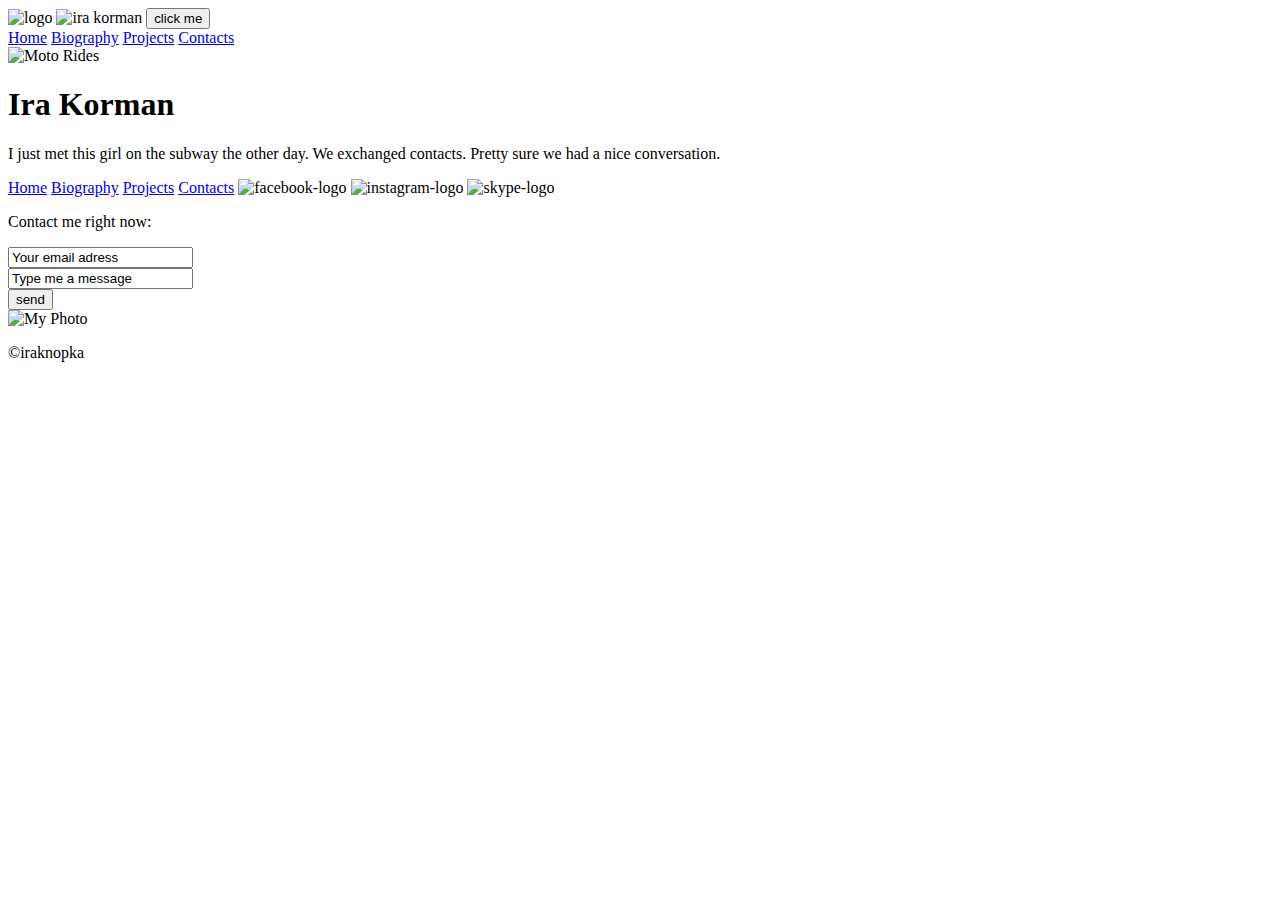
==== index.html @ 959d7d71 "Initial" ====
<!DOCTYPE html>
<html lang="en">
<head>
    <meta charset="UTF-8">
    <meta name="viewport" content="width=device-width, initial-scale=1.0">
    <title>My Webpage</title>
</head>
<body>
    <header>
            <img src="logo.jpg" alt="logo">
            <img src="home.jpg" alt="ira korman">
               <label>
                   <input type="button" onclick="PgDn" value="click me">
                </label>
        <nav>
            <a href="index.html">Home</a>
             <a href="biography.html">Biography</a>
              <a href="projects.html">Projects</a>
               <a href="contacts.html">Contacts</a>
        </nav>
    </header>
        <article>
            
                 <img src="ri.jpg" alt="Moto Rides">
                  <h1>Ira Korman</h1>
                   <p>I just met this girl on the subway the other day. We exchanged contacts. Pretty sure we had a nice conversation.</p>
            </s
        </article>
  
   <article>
        <a href="index.html">Home</a>
        <a href="biography.html">Biography</a>
        <a href="projects.html">Projects</a>
        <a href="contacts.html">Contacts</a>
          <img src="facebook-logo.png" alt="facebook-logo">
          <img src="insta.jpg" alt="instagram-logo">
          <img src="skype-logo.jpg" alt="skype-logo">
      <form method="POST" action="https://formspree.io/iraknopka7@gmail.com">
          <p>Contact me right now:</p>
            <label>
                <input type="email" name="email" value="Your email adress">
            </label>
                 <br>
            <label>
                <input type="text" name="message" value="Type me a message">
            </label>
                 <br>
            <label>
                <input type="submit" value="send">
            </label>
        </form>
    </article>
    
    <article>
        <img src="me.jpg" alt="My Photo">
    </article>
    <footer>
        <p>	&#169;iraknopka</p>
    </footer>
</body>
</html>
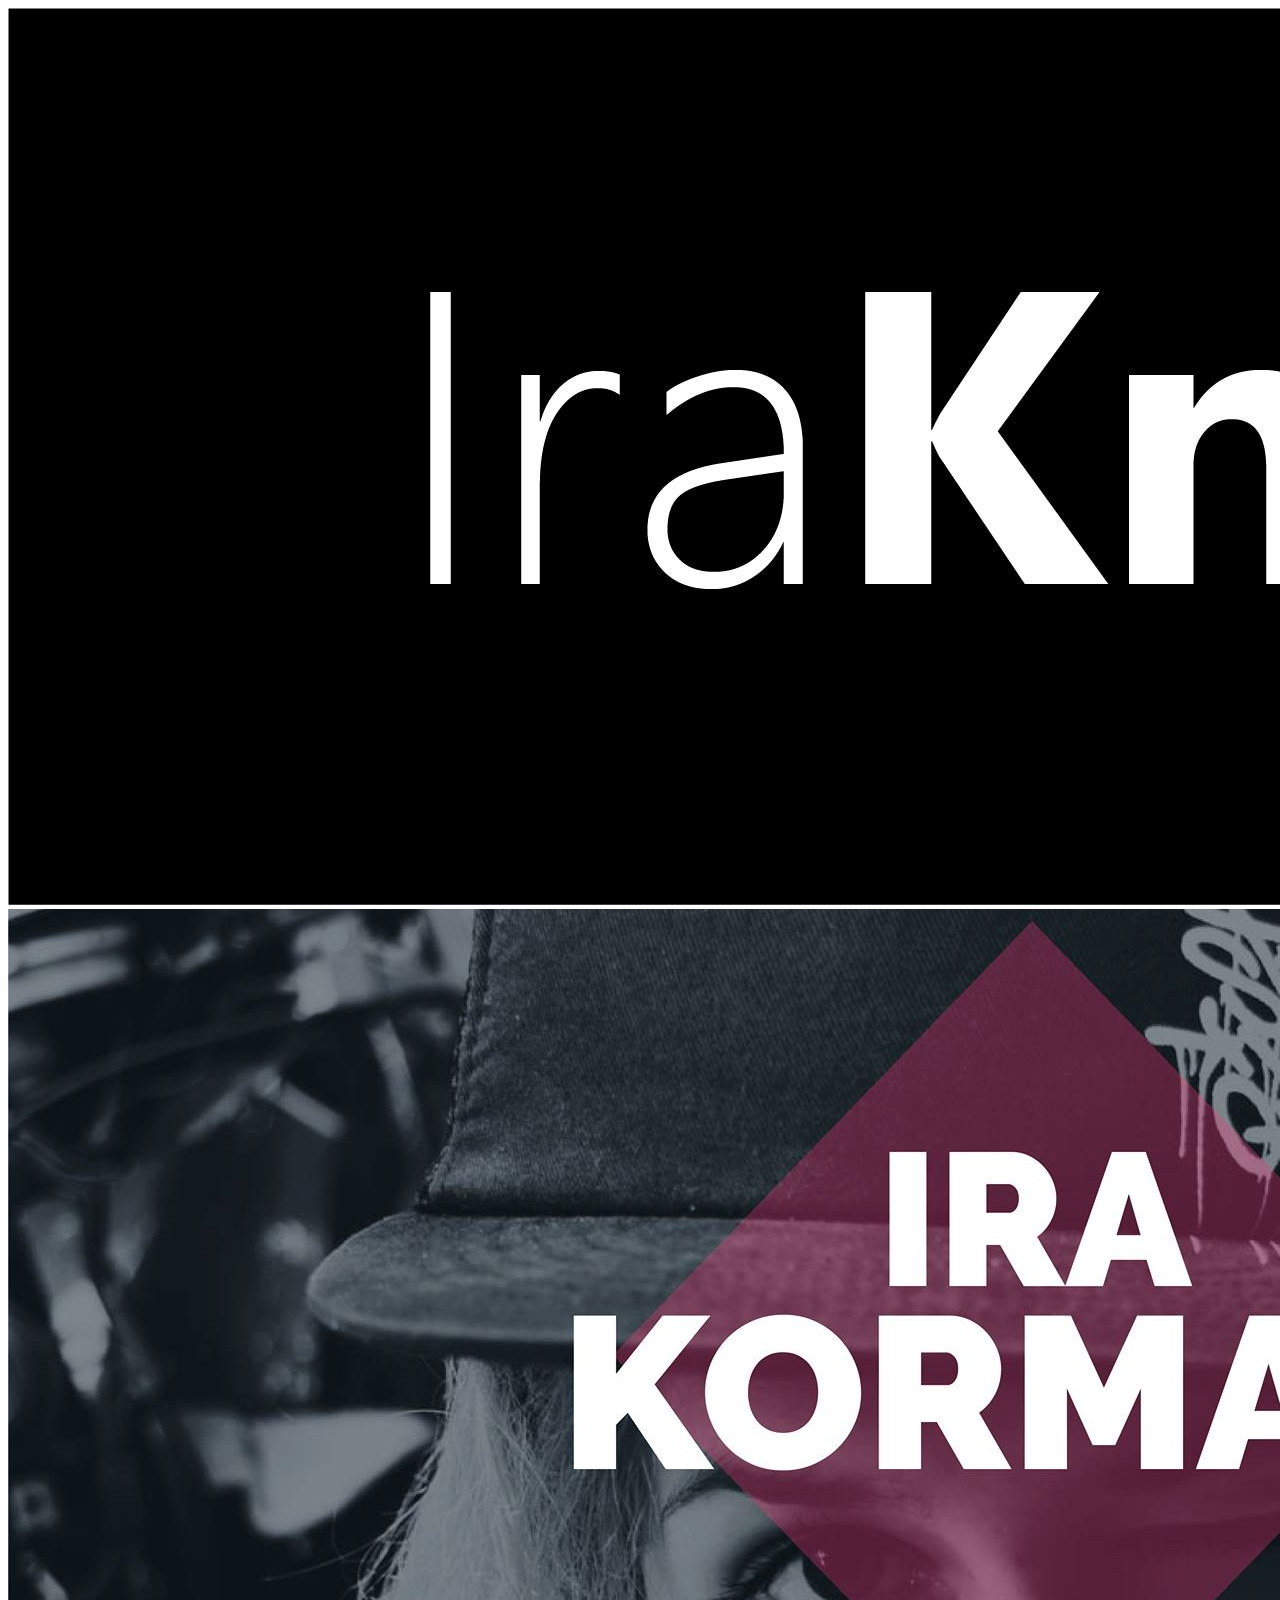
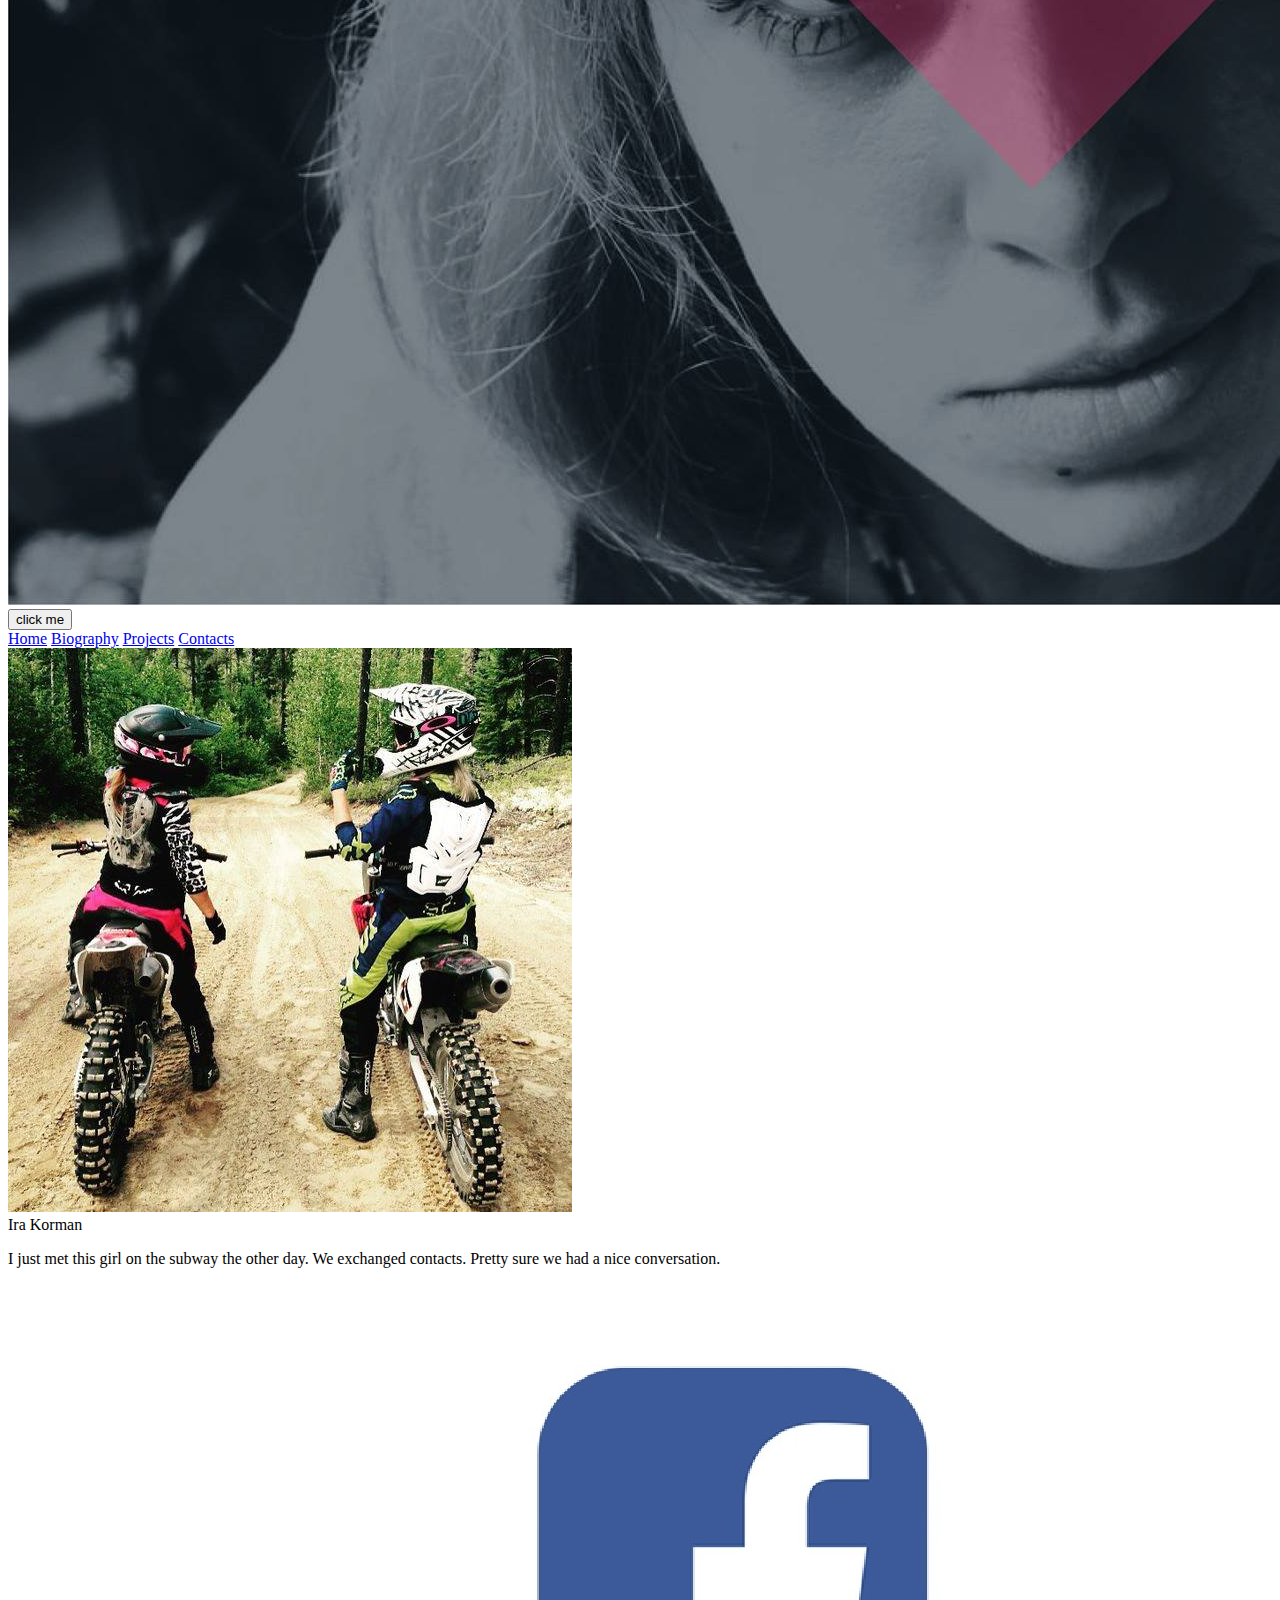
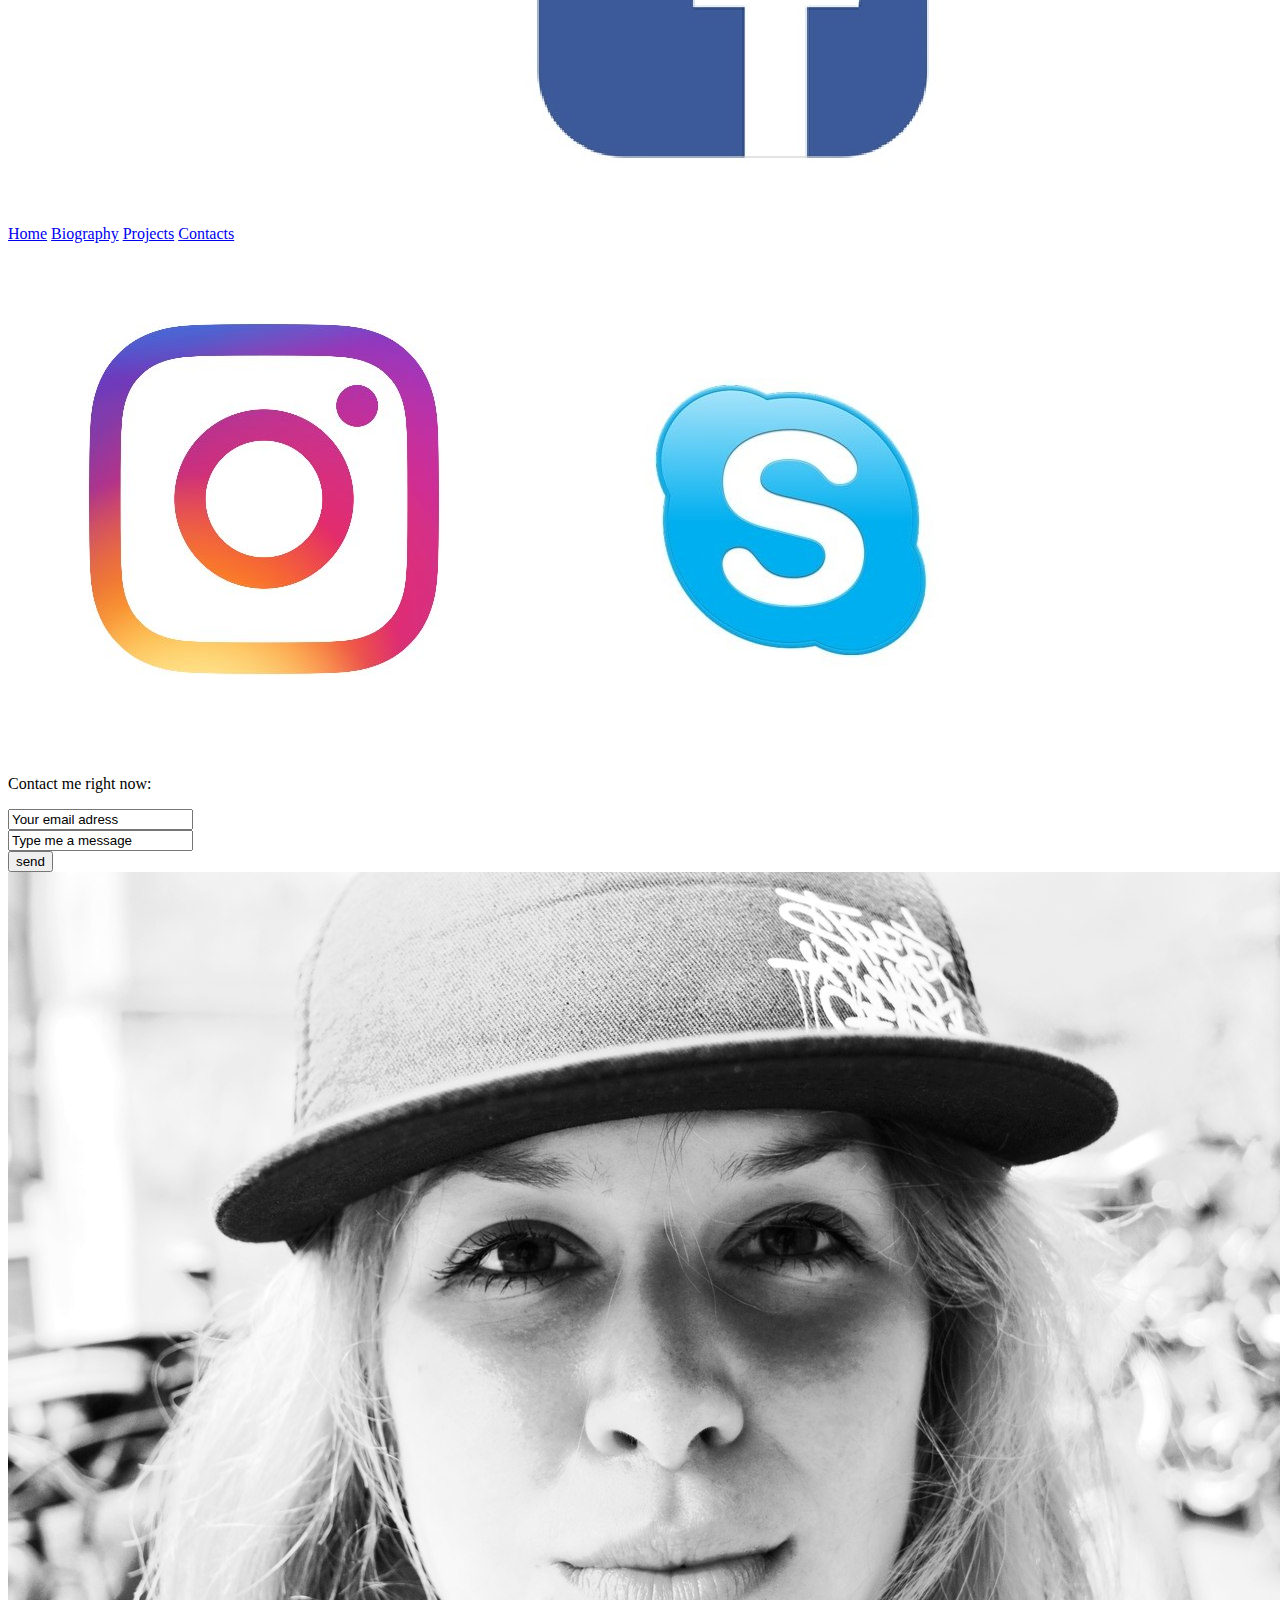
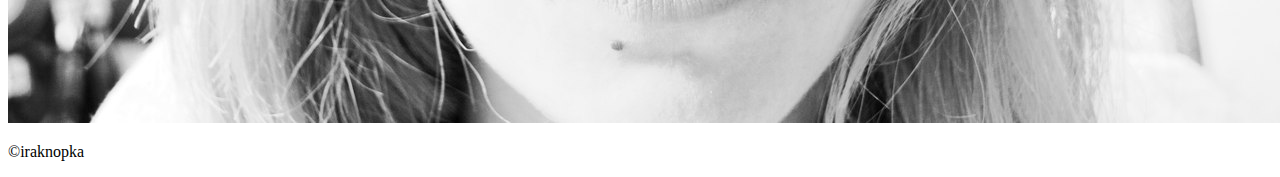
==== commit 20f1f44b: "added form js" ====
--- a/index.html
+++ b/index.html
@@ -4,11 +4,12 @@
     <meta charset="UTF-8">
     <meta name="viewport" content="width=device-width, initial-scale=1.0">
     <title>My Webpage</title>
+    <link rel="stylesheet" href="css/index.css">
 </head>
-<body>
-    <header>
-            <img src="logo.jpg" alt="logo">
-            <img src="home.jpg" alt="ira korman">
+<body class= "container">
+    <header class= "item-a">
+            <img src="img/logo.jpg" alt="logo">
+            <img src="img/home.jpg" alt="ira korman">
                <label>
                    <input type="button" onclick="PgDn" value="click me">
                 </label>
@@ -19,26 +20,29 @@
                <a href="contacts.html">Contacts</a>
         </nav>
     </header>
-        <article>
+    <main class="item-b">
+    
             
-                 <img src="ri.jpg" alt="Moto Rides">
+                 <img src="img/ri.jpg" alt="Moto Rides">
+                 </main>
+        <sidebar class="item-c"
                   <h1>Ira Korman</h1>
                    <p>I just met this girl on the subway the other day. We exchanged contacts. Pretty sure we had a nice conversation.</p>
-            </s
-        </article>
+            </sidebar>
+            <footer class=" item-d"></footer>
   
    <article>
         <a href="index.html">Home</a>
         <a href="biography.html">Biography</a>
         <a href="projects.html">Projects</a>
         <a href="contacts.html">Contacts</a>
-          <img src="facebook-logo.png" alt="facebook-logo">
-          <img src="insta.jpg" alt="instagram-logo">
-          <img src="skype-logo.jpg" alt="skype-logo">
+          <img src="img/facebook-logo.png" alt="facebook-logo">
+          <img src="img/insta.jpg" alt="instagram-logo">
+          <img src="img/skype-logo.jpg" alt="skype-logo">
       <form method="POST" action="https://formspree.io/iraknopka7@gmail.com">
           <p>Contact me right now:</p>
             <label>
-                <input type="email" name="email" value="Your email adress">
+                <input type="email" name="email" value="Your email adress" >
             </label>
                  <br>
             <label>
@@ -52,10 +56,13 @@
     </article>
     
     <article>
-        <img src="me.jpg" alt="My Photo">
+        <img src="img/me.jpg" alt="My Photo">
     </article>
-    <footer>
+    
         <p>	&#169;iraknopka</p>
-    </footer>
+        <script src="https://code.jquery.com/jquery-3.2.1.min.js"
+      integrity="sha256-hwg4gsxgFZhOsEEamdOYGBf13FyQuiTwlAQgxVSNgt4="
+      crossorigin="anonymous"></script>
+    <script src=" js/form.js"></script>
 </body>
 </html>--- a/css/index.css
+++ b/css/index.css
@@ -0,0 +1,24 @@
+.body{
+    display: grid;
+}
+.item-a {
+    grid-area:header;
+}
+.item-b {
+    grid-area:main;
+}
+.item-c {
+    grid-area:sidebar;
+}
+.item-d {
+    grid-area:footer;
+}
+
+.container{
+    grid-tamplate-colums:50px 50px 50px 50px;
+    grid-tamplate-rows: auto;
+    grid-tamplate-areas:
+    "header header header header"
+    "main main . sidebar"
+    " footer footer footer footer"
+}
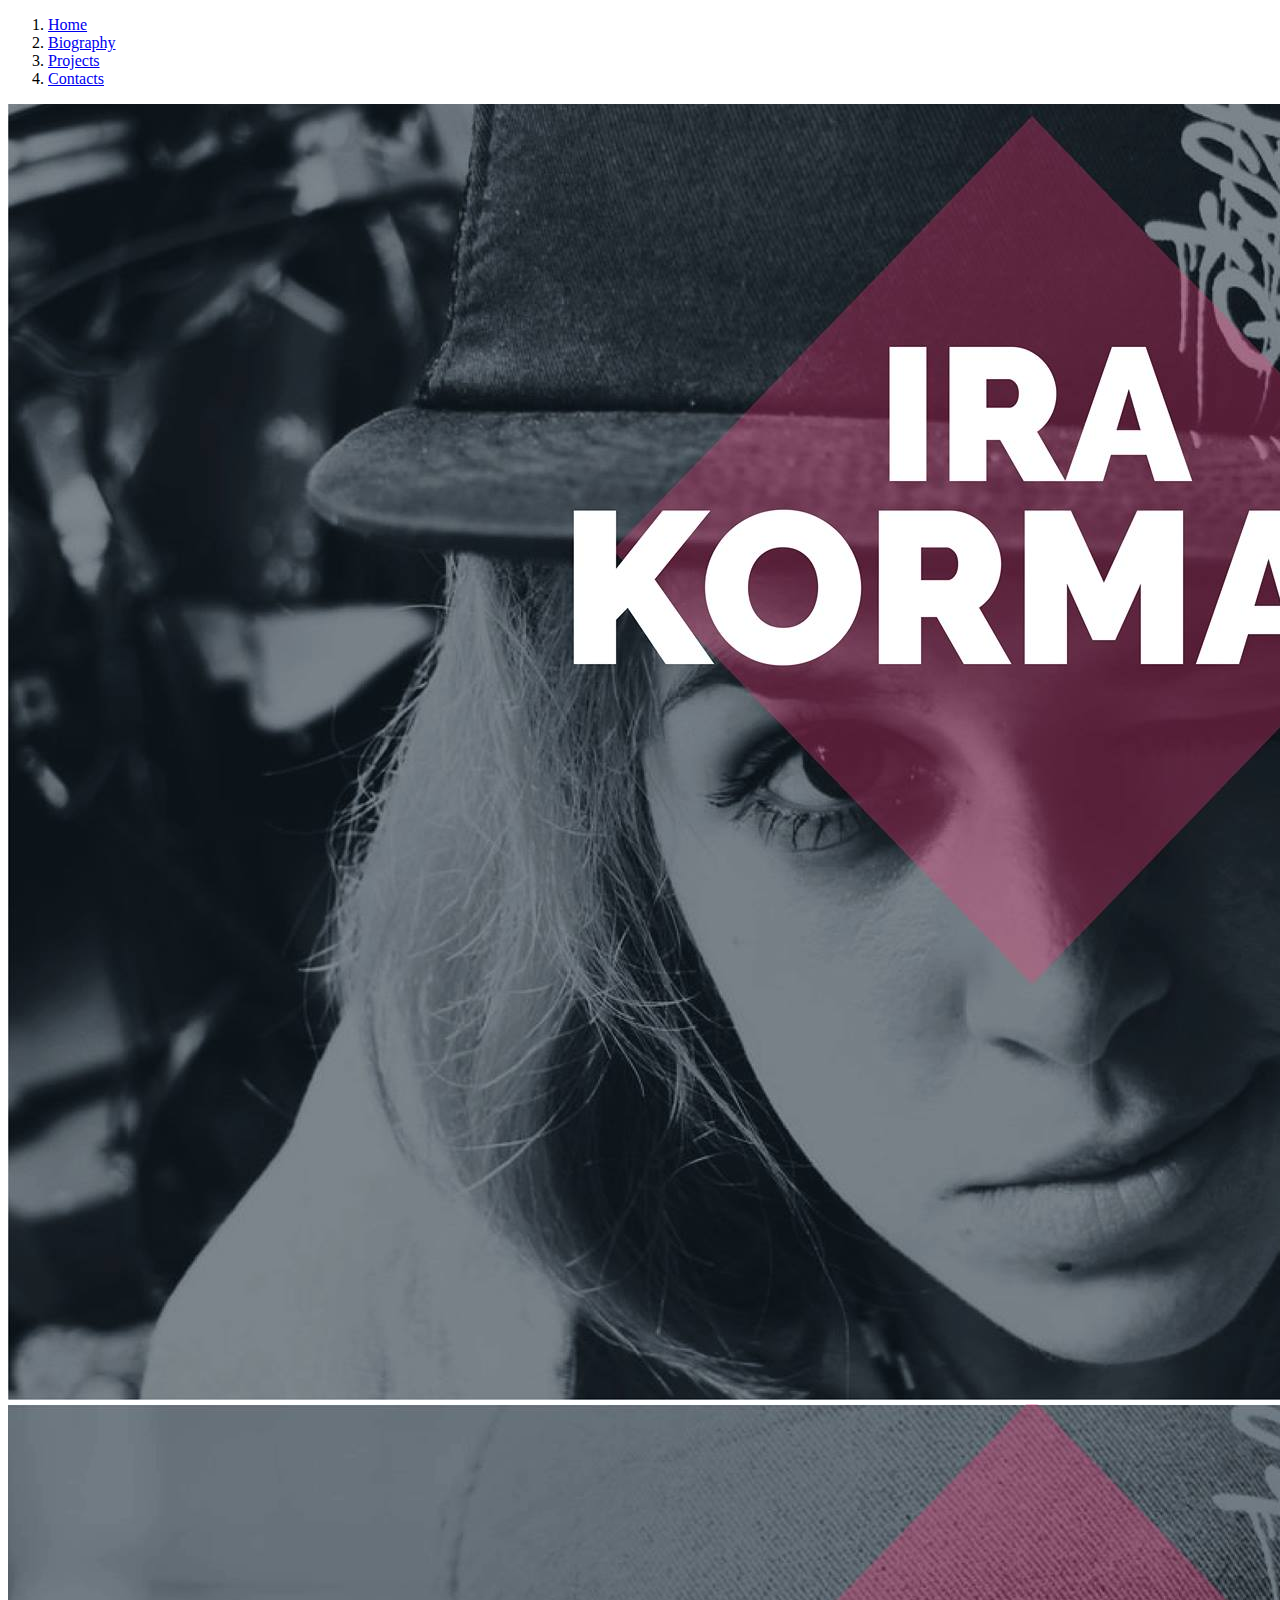
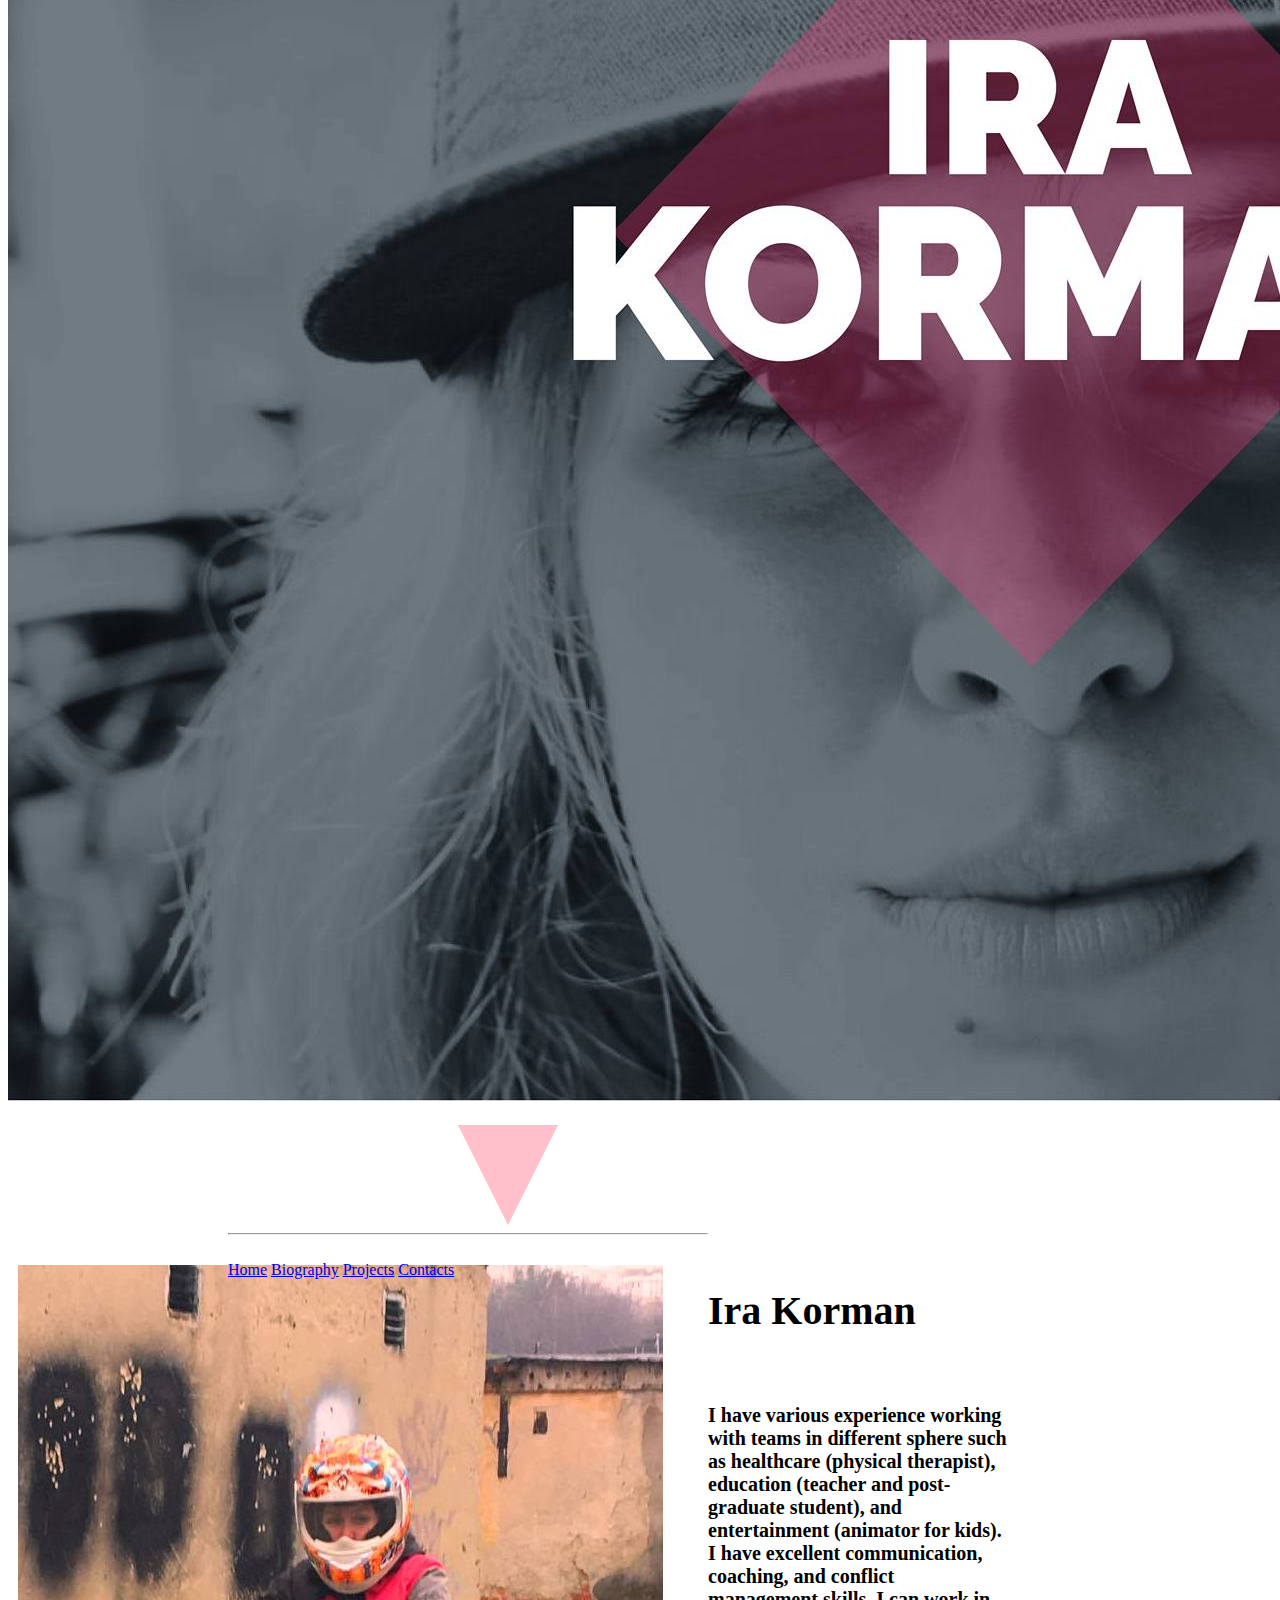
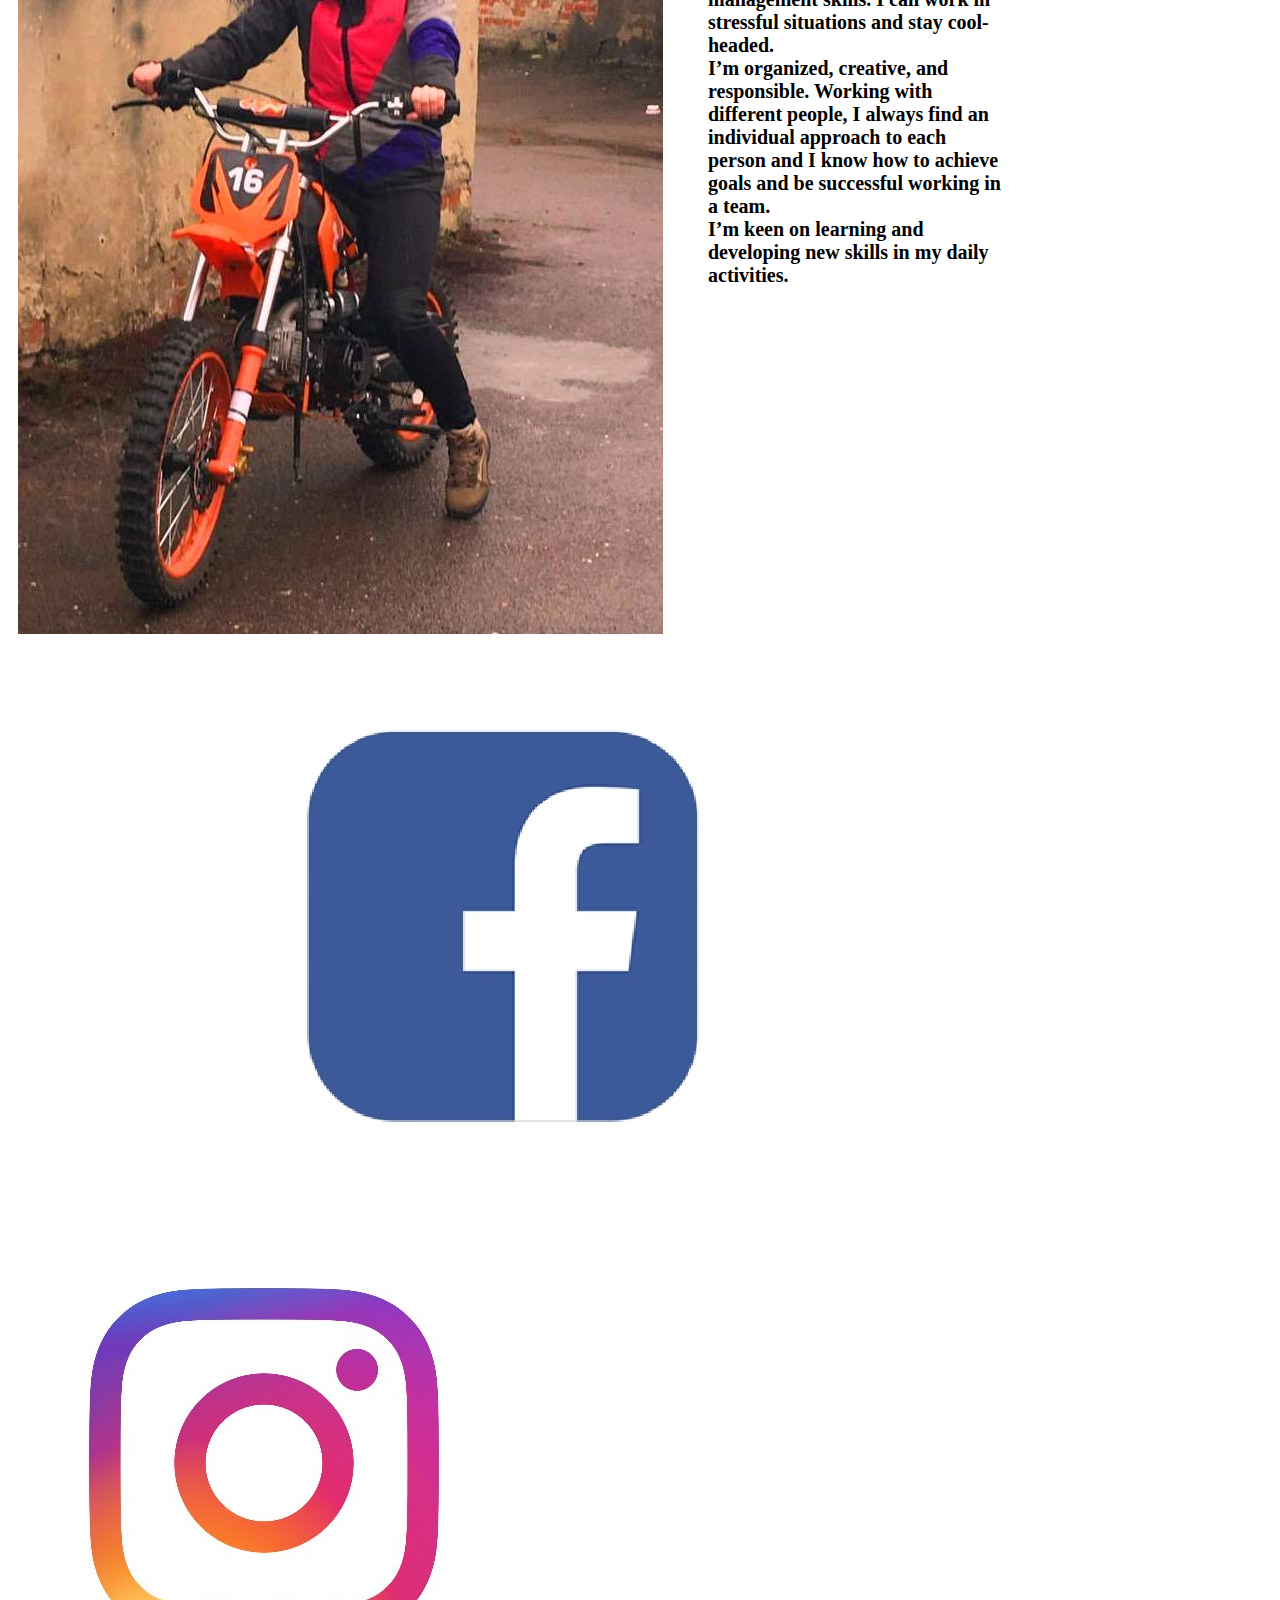
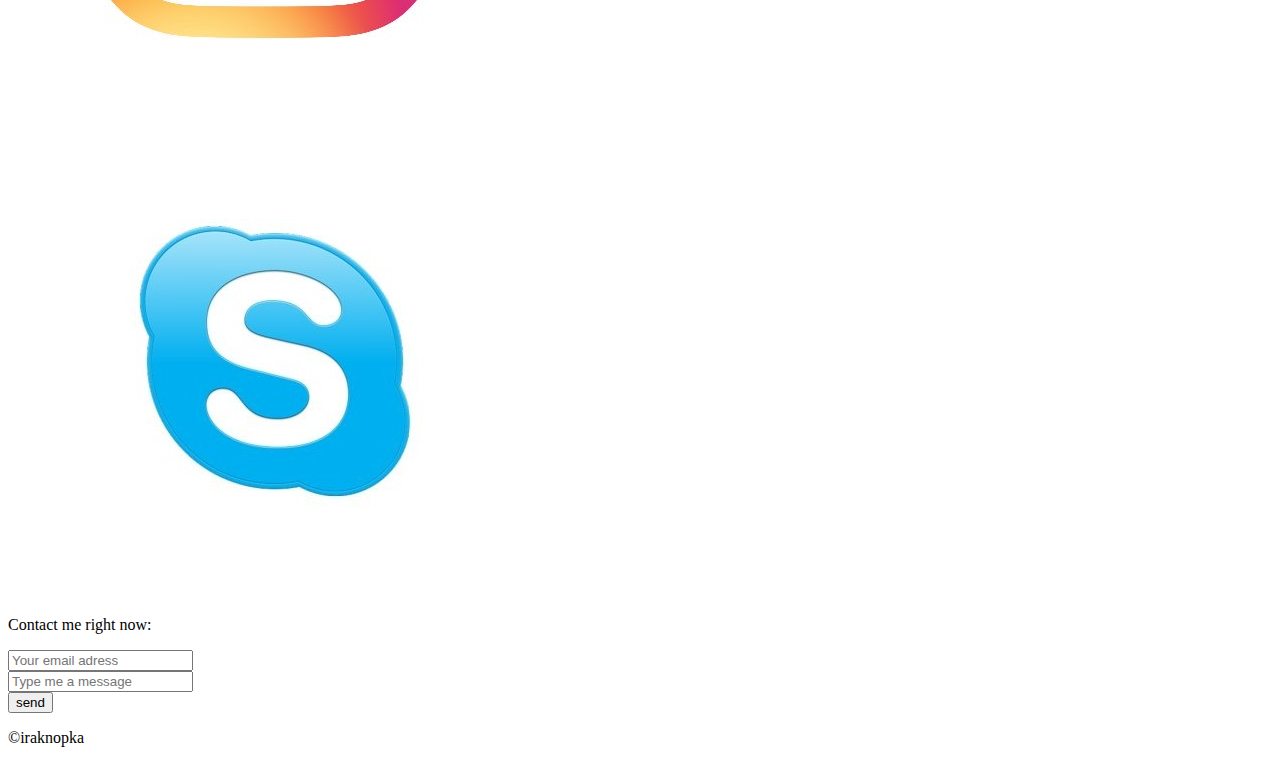
==== commit 5de03c9a: "added css" ====
--- a/index.html
+++ b/index.html
@@ -5,64 +5,107 @@
     <meta name="viewport" content="width=device-width, initial-scale=1.0">
     <title>My Webpage</title>
     <link rel="stylesheet" href="css/index.css">
+    <link rel="apple-touch-icon" sizes="57x57" href="/apple-icon-57x57.png">
+    <link rel="apple-touch-icon" sizes="60x60" href="/apple-icon-60x60.png">
+    <link rel="apple-touch-icon" sizes="72x72" href="/apple-icon-72x72.png">
+    <link rel="apple-touch-icon" sizes="76x76" href="/apple-icon-76x76.png">
+    <link rel="apple-touch-icon" sizes="114x114" href="/apple-icon-114x114.png">
+    <link rel="apple-touch-icon" sizes="120x120" href="/apple-icon-120x120.png">
+    <link rel="apple-touch-icon" sizes="144x144" href="/apple-icon-144x144.png">
+    <link rel="apple-touch-icon" sizes="152x152" href="/apple-icon-152x152.png">
+    <link rel="apple-touch-icon" sizes="180x180" href="/apple-icon-180x180.png">
+    <link rel="icon" type="image/png" sizes="192x192" href="/android-icon-192x192.png">
+    <link rel="icon" type="image/png" sizes="32x32" href="/favicon-32x32.png">
+    <link rel="icon" type="image/png" sizes="96x96" href="/favicon-96x96.png">
+    <link rel="icon" type="image/png" sizes="16x16" href="/favicon-16x16.png">
+    <link rel="manifest" href="/manifest.json">
+    <meta name="msapplication-TileColor" content="#ffffff">
+    <meta name="msapplication-TileImage" content="/ms-icon-144x144.png">
+    <meta name="theme-color" content="#ffffff">
+    <link rel="stylesheet" href="https://maxcdn.bootstrapcdn.com/bootstrap/4.0.0-beta.2/css/bootstrap.min.css" integrity="sha384-PsH8R72JQ3SOdhVi3uxftmaW6Vc51MKb0q5P2rRUpPvrszuE4W1povHYgTpBfshb" crossorigin="anonymous">
+    <link rel="stylesheet" href="https://bootswatch.com/4/materia/bootstrap.min.css">
+    <link rel="stylesheet" href="css/index.css">
 </head>
-<body class= "container">
-    <header class= "item-a">
-            <img src="img/logo.jpg" alt="logo">
-            <img src="img/home.jpg" alt="ira korman">
-               <label>
-                   <input type="button" onclick="PgDn" value="click me">
-                </label>
-        <nav>
+<body id="container">
+    <header>
+        <nav aria-label="breadcrumb" role="navigation">
+            <ol class="breadcrumb">
+                <li class="breadcrumb-item"><a href="index.html">Home</a></li>
+                <li class="breadcrumb-item"><a href="biography.html">Biography</a></li>
+                <li class="breadcrumb-item"><a href="projects.html">Projects</a></li>
+                <li class="breadcrumb-item"><a href="contacts.html">Contacts</a></li>
+            </ol>
+        </nav>
+        <div id="carouselExampleSlidesOnly" class="carousel slide" data-ride="carousel">
+            <div class="carousel-inner">
+                <div class="carousel-item active">
+                    <img class="d-block w-100" src="img/home.jpg" alt="First slide">
+                </div>
+                <div class="carousel-item">
+                    <img class="d-block w-100" src="img/home-home.jpg" alt="Second slide">
+                </div>
+
+            </div>
+        </div>
+    </header>
+    <div id="triangle-down"></div>
+    <main id="main">
+        <img src="img/iride.jpg" alt="Moto Rides">
+    </main>
+    <sidebar id="aside">
+        <h1>Ira Korman</h1>
+        <br>
+        <p><b>I have various experience working with teams in different sphere such 
+             as healthcare (physical therapist), education (teacher and post-graduate student), and entertainment (animator for kids). 
+        <br>
+       I have excellent communication, coaching, and conflict management skills. I can work in stressful situations and stay cool-headed. <br>
+       I’m organized, creative, and responsible. Working with different people, I always find an individual approach to each person and I know how to achieve goals and be successful working in a team. 
+       <br>I’m keen on learning and developing new skills in my daily activities.
+</b></p>
+    </sidebar>
+    <hr>
+    <footer id="footer">
+<br>
+        <div id="contact">
             <a href="index.html">Home</a>
-             <a href="biography.html">Biography</a>
-              <a href="projects.html">Projects</a>
-               <a href="contacts.html">Contacts</a>
-        </nav>
-    </header>
-    <main class="item-b">
-    
-            
-                 <img src="img/ri.jpg" alt="Moto Rides">
-                 </main>
-        <sidebar class="item-c"
-                  <h1>Ira Korman</h1>
-                   <p>I just met this girl on the subway the other day. We exchanged contacts. Pretty sure we had a nice conversation.</p>
-            </sidebar>
-            <footer class=" item-d"></footer>
-  
-   <article>
-        <a href="index.html">Home</a>
-        <a href="biography.html">Biography</a>
-        <a href="projects.html">Projects</a>
-        <a href="contacts.html">Contacts</a>
-          <img src="img/facebook-logo.png" alt="facebook-logo">
-          <img src="img/insta.jpg" alt="instagram-logo">
-          <img src="img/skype-logo.jpg" alt="skype-logo">
-      <form method="POST" action="https://formspree.io/iraknopka7@gmail.com">
-          <p>Contact me right now:</p>
+            <a href="biography.html">Biography</a>
+            <a href="projects.html">Projects</a>
+            <a href="contacts.html">Contacts</a>
+        </div>
+        <div id="bike">
+            <img src="img/bike ride.jpg" alt="My Photo">
+        </div>
+        <div id="logos">
+            <img src="img/facebook-logo.png" alt="facebook-logo">
+            <img src="img/insta.jpg" alt="instagram-logo">
+            <img src="img/skype-logo.jpg" alt="skype-logo">
+        </div>
+        <form id="contact-form">
+            <p>Contact me right now:</p>
             <label>
-                <input type="email" name="email" value="Your email adress" >
+                <input type="email" id="email" placeholder="Your email adress" >
             </label>
-                 <br>
+            <br>
             <label>
-                <input type="text" name="message" value="Type me a message">
+                <input type="text" id="message" placeholder="Type me a message">
             </label>
-                 <br>
+            <br>
             <label>
                 <input type="submit" value="send">
             </label>
         </form>
-    </article>
-    
-    <article>
-        <img src="img/me.jpg" alt="My Photo">
-    </article>
-    
-        <p>	&#169;iraknopka</p>
-        <script src="https://code.jquery.com/jquery-3.2.1.min.js"
-      integrity="sha256-hwg4gsxgFZhOsEEamdOYGBf13FyQuiTwlAQgxVSNgt4="
-      crossorigin="anonymous"></script>
-    <script src=" js/form.js"></script>
+        <dialog id="thank-dialog">
+            <p>Thank you for contacting us!</p>
+        </dialog>
+        <dialog id="error-dialog">
+            <p>sorry!</p>
+        </dialog>
+        </article>
+    </footer>
+    <p> ©iraknopka</p>
+    <script src="https://code.jquery.com/jquery-3.2.1.min.js" integrity="sha256-hwg4gsxgFZhOsEEamdOYGBf13FyQuiTwlAQgxVSNgt4=" crossorigin="anonymous"></script>
+    <script src="https://cdnjs.cloudflare.com/ajax/libs/popper.js/1.12.3/umd/popper.min.js" integrity="sha384-vFJXuSJphROIrBnz7yo7oB41mKfc8JzQZiCq4NCceLEaO4IHwicKwpJf9c9IpFgh" crossorigin="anonymous"></script>
+    <script src="https://maxcdn.bootstrapcdn.com/bootstrap/4.0.0-beta.2/js/bootstrap.min.js" integrity="sha384-alpBpkh1PFOepccYVYDB4do5UnbKysX5WZXm3XxPqe5iKTfUKjNkCk9SaVuEZflJ" crossorigin="anonymous"></script>
+    <script src="js/form.js"></script>
 </body>
 </html>--- a/css/index.css
+++ b/css/index.css
@@ -1,24 +1,35 @@
-.body{
-    display: grid;
-}
-.item-a {
-    grid-area:header;
-}
-.item-b {
-    grid-area:main;
-}
-.item-c {
-    grid-area:sidebar;
-}
-.item-d {
-    grid-area:footer;
+#container {
+    max-width: 1000px;
 }
 
-.container{
-    grid-tamplate-colums:50px 50px 50px 50px;
-    grid-tamplate-rows: auto;
-    grid-tamplate-areas:
-    "header header header header"
-    "main main . sidebar"
-    " footer footer footer footer"
+#triangle-down {
+    margin-top: 20px;
+    margin-left: 450px;
+    width: 0;
+    height: 0;
+    border-left: 50px solid transparent;
+    border-right: 50px solid transparent;
+    border-top: 100px solid pink;
 }
+
+#main {
+    float: left;
+    width: 20%;
+    padding: 10px;
+    margin-top: 30px;
+}
+
+#aside {
+    margin-top: 35px;
+    float: right;
+    width: 300px;
+    font-size: 20px;
+
+
+}
+
+#bike {
+    width:120px;
+    height: 90px;
+    
+}
--- a/css/index.css
+++ b/css/index.css
@@ -1,24 +1,35 @@
-.body{
-    display: grid;
-}
-.item-a {
-    grid-area:header;
-}
-.item-b {
-    grid-area:main;
-}
-.item-c {
-    grid-area:sidebar;
-}
-.item-d {
-    grid-area:footer;
+#container {
+    max-width: 1000px;
 }
 
-.container{
-    grid-tamplate-colums:50px 50px 50px 50px;
-    grid-tamplate-rows: auto;
-    grid-tamplate-areas:
-    "header header header header"
-    "main main . sidebar"
-    " footer footer footer footer"
+#triangle-down {
+    margin-top: 20px;
+    margin-left: 450px;
+    width: 0;
+    height: 0;
+    border-left: 50px solid transparent;
+    border-right: 50px solid transparent;
+    border-top: 100px solid pink;
 }
+
+#main {
+    float: left;
+    width: 20%;
+    padding: 10px;
+    margin-top: 30px;
+}
+
+#aside {
+    margin-top: 35px;
+    float: right;
+    width: 300px;
+    font-size: 20px;
+
+
+}
+
+#bike {
+    width:120px;
+    height: 90px;
+    
+}
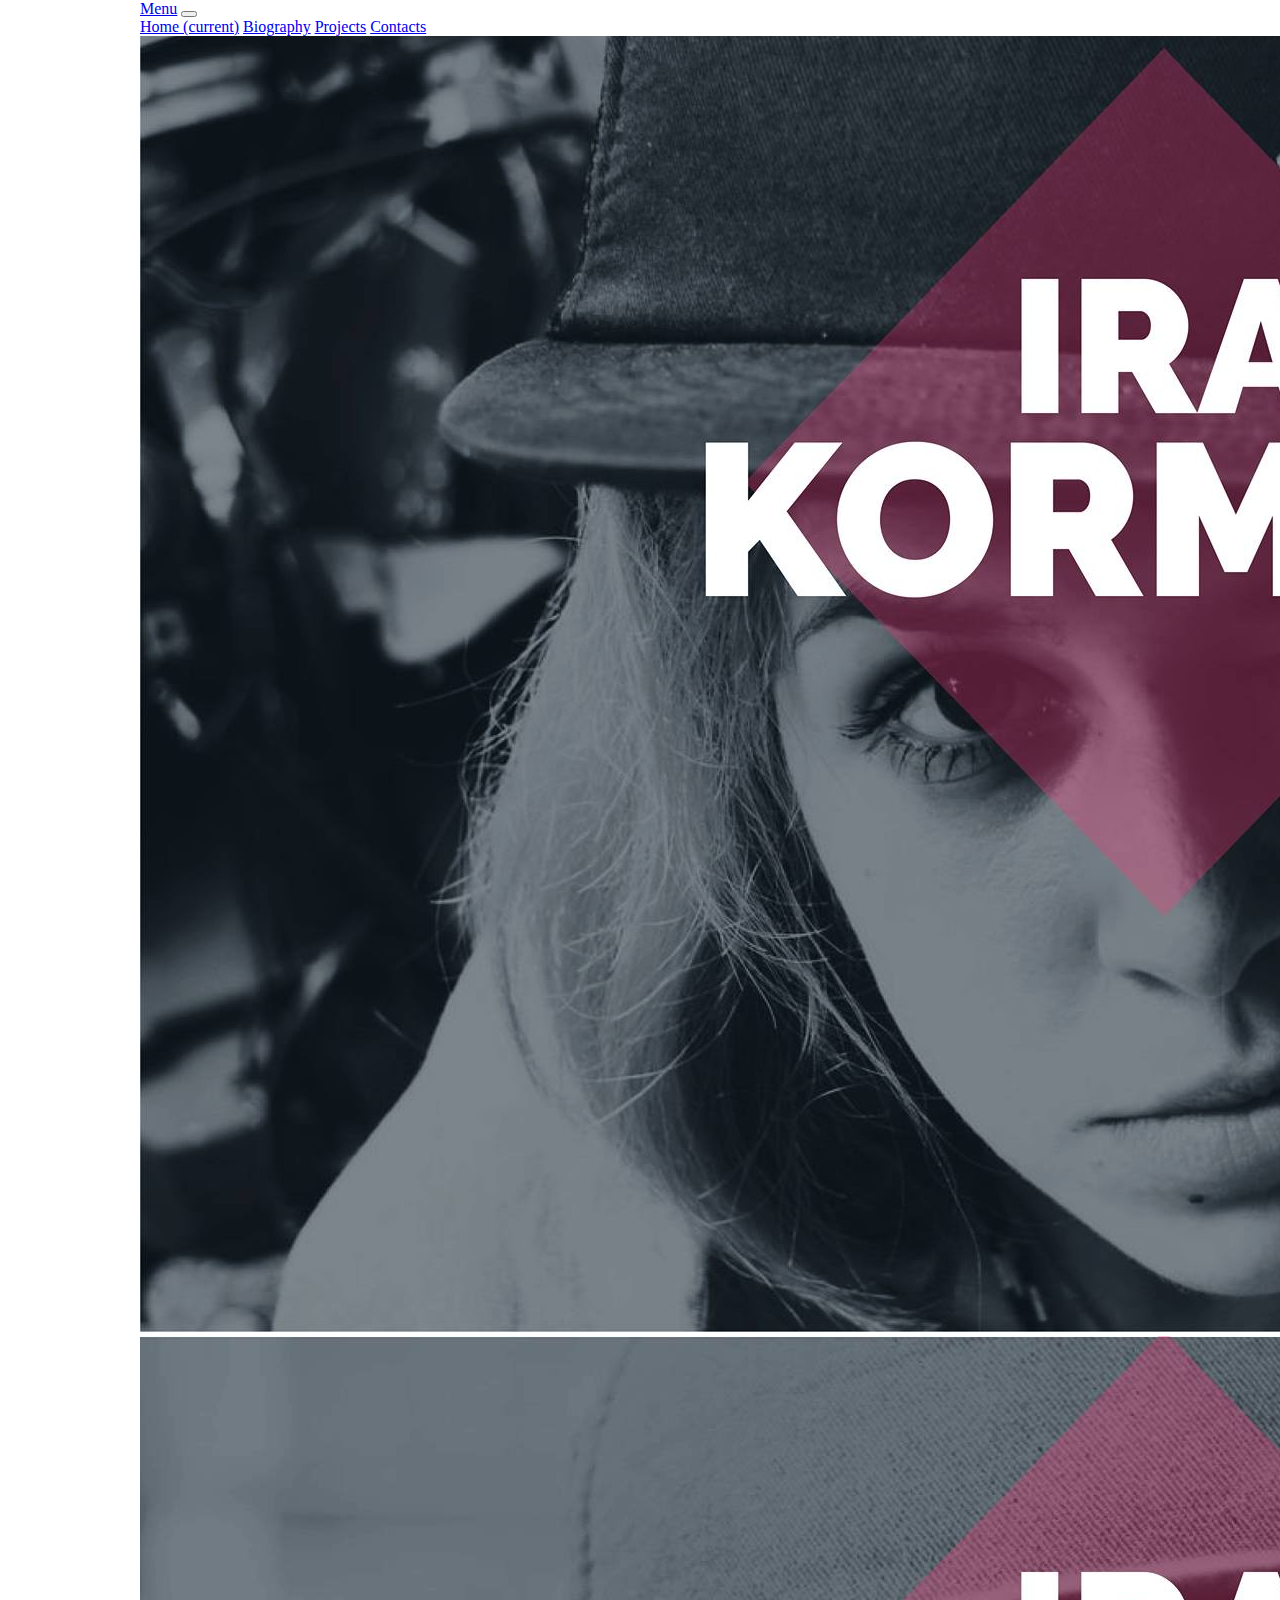
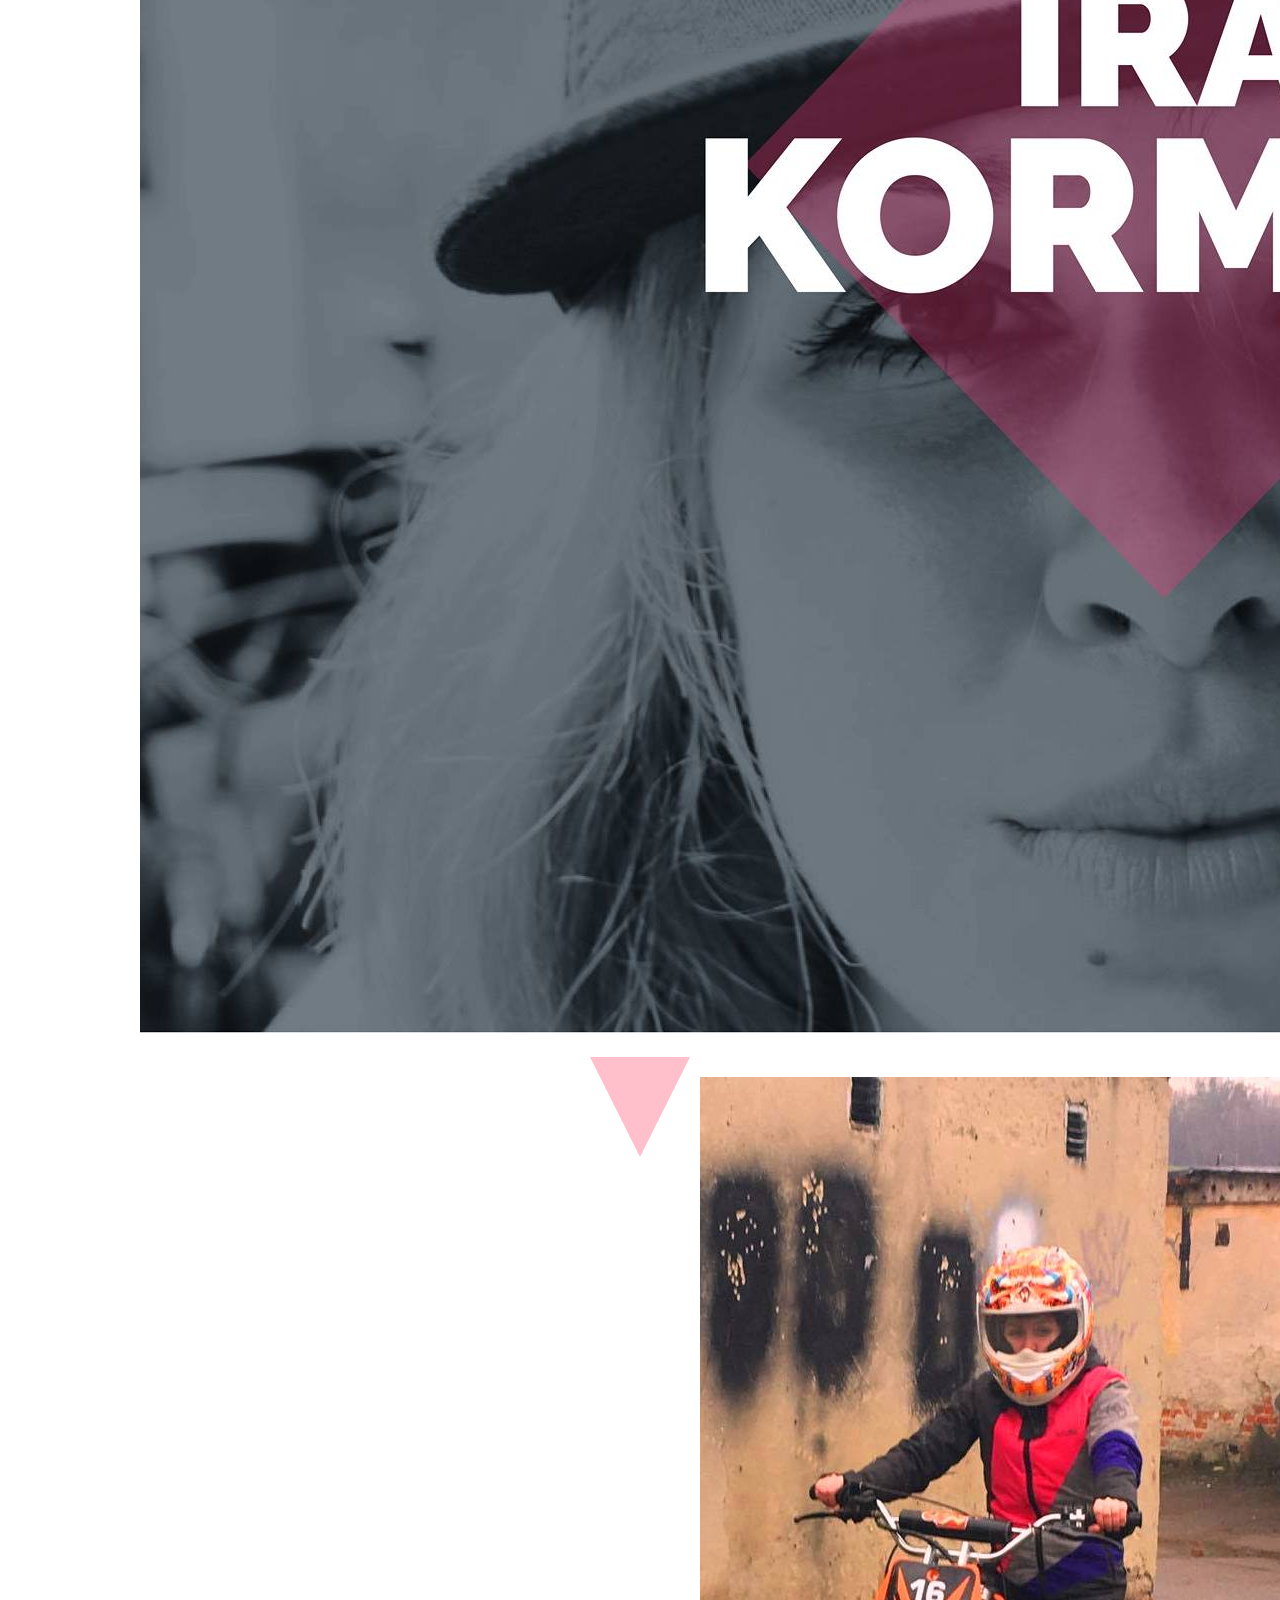
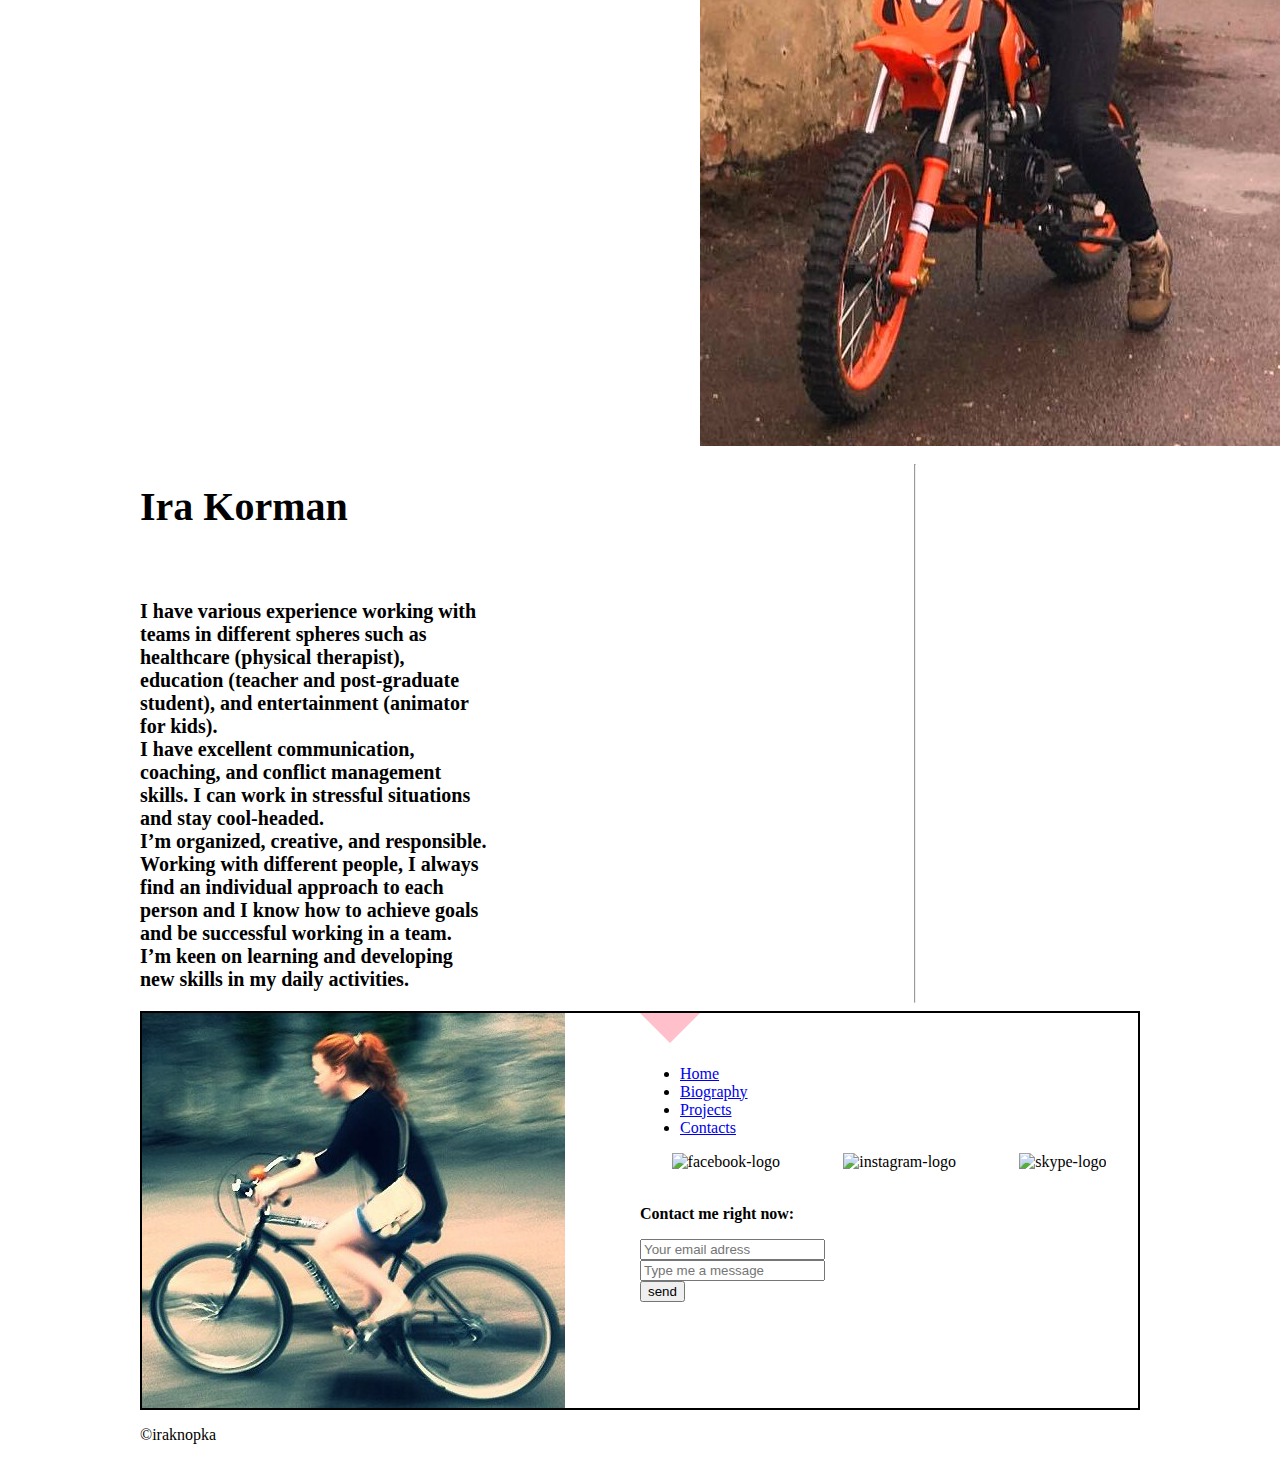
==== commit fb779479: "Added corrections" ====
--- a/index.html
+++ b/index.html
@@ -1,5 +1,6 @@
 <!DOCTYPE html>
 <html lang="en">
+
 <head>
     <meta charset="UTF-8">
     <meta name="viewport" content="width=device-width, initial-scale=1.0">
@@ -26,16 +27,25 @@
     <link rel="stylesheet" href="https://bootswatch.com/4/materia/bootstrap.min.css">
     <link rel="stylesheet" href="css/index.css">
 </head>
+
 <body id="container">
-    <header>
-        <nav aria-label="breadcrumb" role="navigation">
-            <ol class="breadcrumb">
-                <li class="breadcrumb-item"><a href="index.html">Home</a></li>
-                <li class="breadcrumb-item"><a href="biography.html">Biography</a></li>
-                <li class="breadcrumb-item"><a href="projects.html">Projects</a></li>
-                <li class="breadcrumb-item"><a href="contacts.html">Contacts</a></li>
-            </ol>
-        </nav>
+<header>
+
+    <nav class="navbar navbar-expand-lg navbar-light bg-light">
+        <a class="navbar-brand" href="menu.html">Menu</a>
+        <button class="navbar-toggler" type="button" data-toggle="collapse" data-target="#navbarNavAltMarkup" aria-controls="navbarNavAltMarkup" aria-expanded="false" aria-label="Toggle navigation">
+    <span class="navbar-toggler-icon"></span>
+  </button>
+        <div class="collapse navbar-collapse" id="navbarNavAltMarkup">
+            <div class="navbar-nav">
+                <a class="nav-item nav-link active" href="index.html">Home <span class="sr-only">(current)</span></a>
+                <a class="nav-item nav-link" href="biography.html">Biography</a>
+                <a class="nav-item nav-link" href="projects.html">Projects</a>
+                <a class="nav-item nav-link" href="contacts.html">Contacts</a>
+            </div>
+        </div>
+    </nav>
+        
         <div id="carouselExampleSlidesOnly" class="carousel slide" data-ride="carousel">
             <div class="carousel-inner">
                 <div class="carousel-item active">
@@ -48,14 +58,15 @@
             </div>
         </div>
     </header>
+    <main id="main">
     <div id="triangle-down"></div>
-    <main id="main">
+    <div id="photo">
         <img src="img/iride.jpg" alt="Moto Rides">
-    </main>
+    </div>
     <sidebar id="aside">
         <h1>Ira Korman</h1>
         <br>
-        <p><b>I have various experience working with teams in different sphere such 
+        <p><b>I have various experience working with teams in different spheres such 
              as healthcare (physical therapist), education (teacher and post-graduate student), and entertainment (animator for kids). 
         <br>
        I have excellent communication, coaching, and conflict management skills. I can work in stressful situations and stay cool-headed. <br>
@@ -64,24 +75,28 @@
 </b></p>
     </sidebar>
     <hr>
+    </main>
     <footer id="footer">
-<br>
+        <img src="img/br.jpg" alt="My Photo">
+    <nav>
+        <br>
+        <br>
         <div id="contact">
-            <a href="index.html">Home</a>
-            <a href="biography.html">Biography</a>
-            <a href="projects.html">Projects</a>
-            <a href="contacts.html">Contacts</a>
-        </div>
-        <div id="bike">
-            <img src="img/bike ride.jpg" alt="My Photo">
+            <ul>
+            <li><a href="index.html">Home</a></li>
+            <li><a href="biography.html">Biography</a></li>
+            <li><a href="projects.html">Projects</a></li>
+            <li><a href="contacts.html">Contacts</a></li>
+            </ul>
         </div>
         <div id="logos">
             <img src="img/facebook-logo.png" alt="facebook-logo">
             <img src="img/insta.jpg" alt="instagram-logo">
             <img src="img/skype-logo.jpg" alt="skype-logo">
         </div>
+        <br>
         <form id="contact-form">
-            <p>Contact me right now:</p>
+            <p><b>Contact me right now:</b></p>
             <label>
                 <input type="email" id="email" placeholder="Your email adress" >
             </label>
@@ -94,18 +109,23 @@
                 <input type="submit" value="send">
             </label>
         </form>
-        <dialog id="thank-dialog">
-            <p>Thank you for contacting us!</p>
-        </dialog>
-        <dialog id="error-dialog">
-            <p>sorry!</p>
-        </dialog>
-        </article>
-    </footer>
+        </nav>
+        <div id="arrow-down"></div>
+        </footer>
+        <!--<alert id="thank-dialog">-->
+        <!--    <p>Thank you for contacting us!</p>-->
+        <!--</alert>-->
+        <!--<dialog id="error-dialog">-->
+        <!--    <p>sorry!</p>-->
+        <!--</dialog>-->
+        <!--</article>-->
+        
+    
     <p> ©iraknopka</p>
     <script src="https://code.jquery.com/jquery-3.2.1.min.js" integrity="sha256-hwg4gsxgFZhOsEEamdOYGBf13FyQuiTwlAQgxVSNgt4=" crossorigin="anonymous"></script>
     <script src="https://cdnjs.cloudflare.com/ajax/libs/popper.js/1.12.3/umd/popper.min.js" integrity="sha384-vFJXuSJphROIrBnz7yo7oB41mKfc8JzQZiCq4NCceLEaO4IHwicKwpJf9c9IpFgh" crossorigin="anonymous"></script>
     <script src="https://maxcdn.bootstrapcdn.com/bootstrap/4.0.0-beta.2/js/bootstrap.min.js" integrity="sha384-alpBpkh1PFOepccYVYDB4do5UnbKysX5WZXm3XxPqe5iKTfUKjNkCk9SaVuEZflJ" crossorigin="anonymous"></script>
     <script src="js/form.js"></script>
 </body>
+
 </html>--- a/css/index.css
+++ b/css/index.css
@@ -1,5 +1,6 @@
 #container {
     max-width: 1000px;
+    margin:auto;
 }
 
 #triangle-down {
@@ -11,25 +12,60 @@
     border-right: 50px solid transparent;
     border-top: 100px solid pink;
 }
-
 #main {
-    float: left;
-    width: 20%;
+    position:relative;
+    display:grid;
+    grid-template-columns: 1fr 1fr;
+    
+}
+#photo {
+    display: flex;
+    align-items:flex-start;
     padding: 10px;
     margin-top: 30px;
+    width:300px;
 }
 
 #aside {
-    margin-top: 35px;
-    float: right;
-    width: 300px;
     font-size: 20px;
+    width:350px;
+    
 
 
 }
+#footer{
+    border:2px solid black;
+    position: relative;
+    display: grid;
+    grid-template-columns: 1fr 1fr;
+}
+#contact {
+    display: grid;
+    grid-template-columns: 1fr 1fr;
+  
+}
 
-#bike {
-    width:120px;
-    height: 90px;
+#logos {
+    display:flex;
+     justify-content: space-around;
+     align-items: flex-end;
+}
+#arrow-down {
+  width: 0; 
+  height: 0; 
+  border-left: 30px solid transparent;
+  border-right: 30px solid transparent;
+  border-top: 30px solid pink;
+  position: absolute;
+  left: 50%;
+}
+@media screen and (max-width:720px) {
+    #main {
+        display: flex;
+        flex-wrap:wrap;
+    }
+    #footer {
+        display:flex;
+        flex-wrap:wrap;
     
-}
+}--- a/css/index.css
+++ b/css/index.css
@@ -1,5 +1,6 @@
 #container {
     max-width: 1000px;
+    margin:auto;
 }
 
 #triangle-down {
@@ -11,25 +12,60 @@
     border-right: 50px solid transparent;
     border-top: 100px solid pink;
 }
-
 #main {
-    float: left;
-    width: 20%;
+    position:relative;
+    display:grid;
+    grid-template-columns: 1fr 1fr;
+    
+}
+#photo {
+    display: flex;
+    align-items:flex-start;
     padding: 10px;
     margin-top: 30px;
+    width:300px;
 }
 
 #aside {
-    margin-top: 35px;
-    float: right;
-    width: 300px;
     font-size: 20px;
+    width:350px;
+    
 
 
 }
+#footer{
+    border:2px solid black;
+    position: relative;
+    display: grid;
+    grid-template-columns: 1fr 1fr;
+}
+#contact {
+    display: grid;
+    grid-template-columns: 1fr 1fr;
+  
+}
 
-#bike {
-    width:120px;
-    height: 90px;
+#logos {
+    display:flex;
+     justify-content: space-around;
+     align-items: flex-end;
+}
+#arrow-down {
+  width: 0; 
+  height: 0; 
+  border-left: 30px solid transparent;
+  border-right: 30px solid transparent;
+  border-top: 30px solid pink;
+  position: absolute;
+  left: 50%;
+}
+@media screen and (max-width:720px) {
+    #main {
+        display: flex;
+        flex-wrap:wrap;
+    }
+    #footer {
+        display:flex;
+        flex-wrap:wrap;
     
-}
+}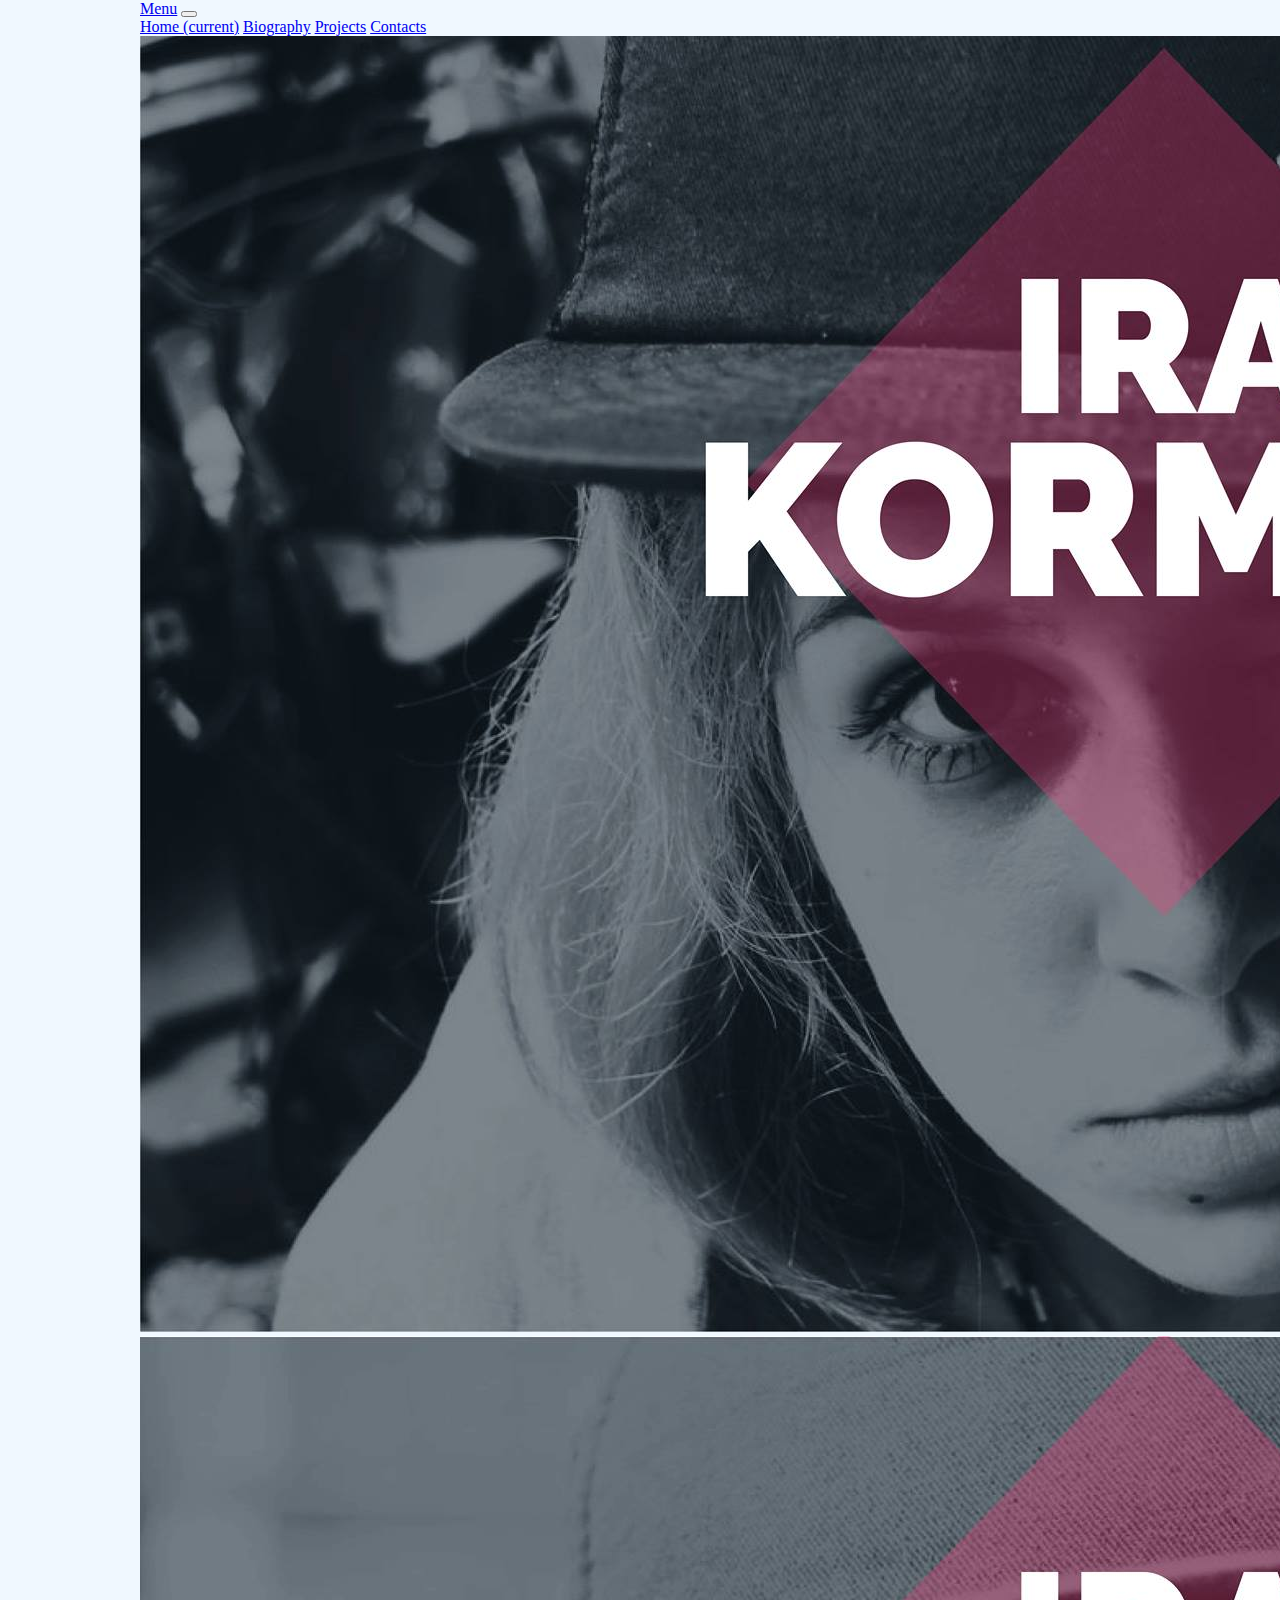
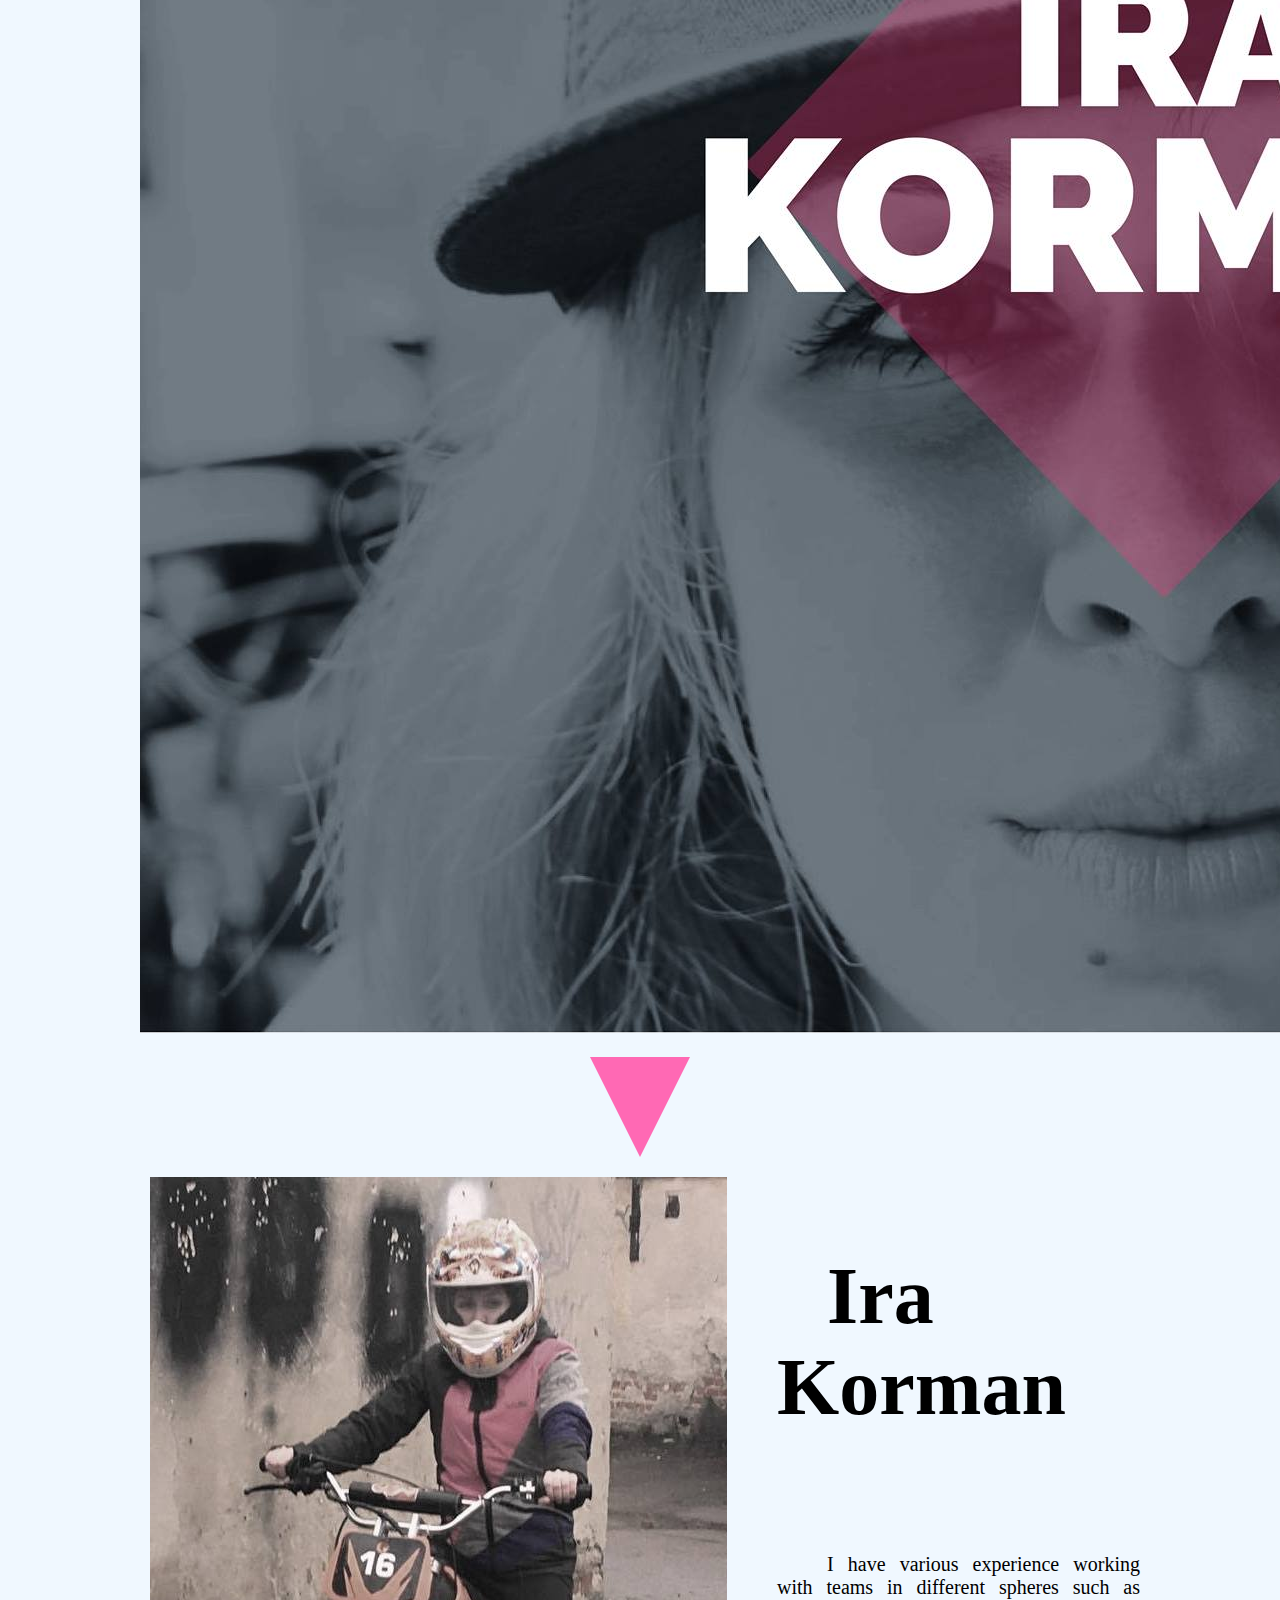
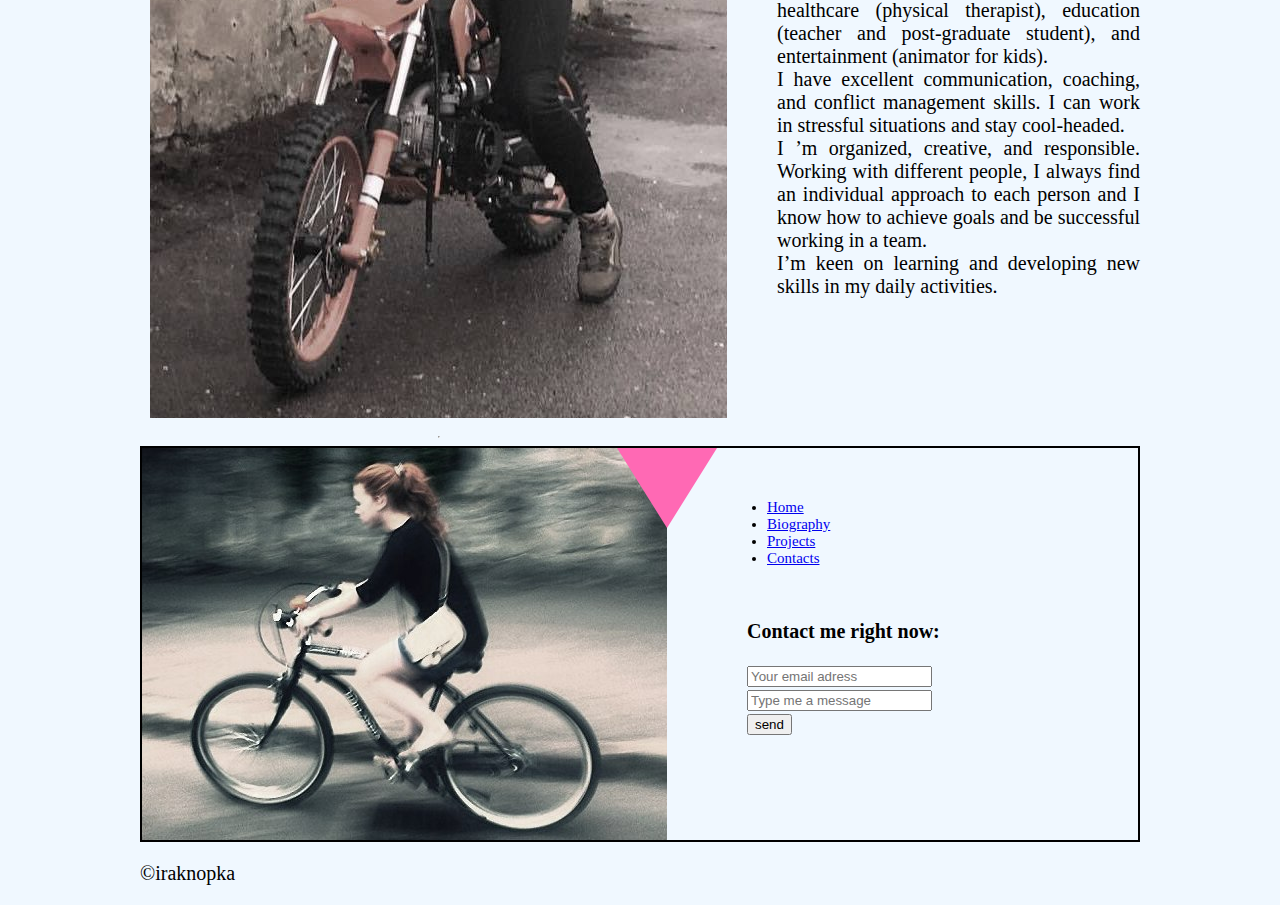
==== commit 2a6add9a: "Final" ====
--- a/index.html
+++ b/index.html
@@ -5,47 +5,28 @@
     <meta charset="UTF-8">
     <meta name="viewport" content="width=device-width, initial-scale=1.0">
     <title>My Webpage</title>
-    <link rel="stylesheet" href="css/index.css">
-    <link rel="apple-touch-icon" sizes="57x57" href="/apple-icon-57x57.png">
-    <link rel="apple-touch-icon" sizes="60x60" href="/apple-icon-60x60.png">
-    <link rel="apple-touch-icon" sizes="72x72" href="/apple-icon-72x72.png">
-    <link rel="apple-touch-icon" sizes="76x76" href="/apple-icon-76x76.png">
-    <link rel="apple-touch-icon" sizes="114x114" href="/apple-icon-114x114.png">
-    <link rel="apple-touch-icon" sizes="120x120" href="/apple-icon-120x120.png">
-    <link rel="apple-touch-icon" sizes="144x144" href="/apple-icon-144x144.png">
-    <link rel="apple-touch-icon" sizes="152x152" href="/apple-icon-152x152.png">
-    <link rel="apple-touch-icon" sizes="180x180" href="/apple-icon-180x180.png">
-    <link rel="icon" type="image/png" sizes="192x192" href="/android-icon-192x192.png">
-    <link rel="icon" type="image/png" sizes="32x32" href="/favicon-32x32.png">
-    <link rel="icon" type="image/png" sizes="96x96" href="/favicon-96x96.png">
-    <link rel="icon" type="image/png" sizes="16x16" href="/favicon-16x16.png">
-    <link rel="manifest" href="/manifest.json">
-    <meta name="msapplication-TileColor" content="#ffffff">
-    <meta name="msapplication-TileImage" content="/ms-icon-144x144.png">
-    <meta name="theme-color" content="#ffffff">
-    <link rel="stylesheet" href="https://maxcdn.bootstrapcdn.com/bootstrap/4.0.0-beta.2/css/bootstrap.min.css" integrity="sha384-PsH8R72JQ3SOdhVi3uxftmaW6Vc51MKb0q5P2rRUpPvrszuE4W1povHYgTpBfshb" crossorigin="anonymous">
+    <!--<link rel="stylesheet" href="https://maxcdn.bootstrapcdn.com/bootstrap/4.0.0-beta.2/css/bootstrap.min.css" integrity="sha384-PsH8R72JQ3SOdhVi3uxftmaW6Vc51MKb0q5P2rRUpPvrszuE4W1povHYgTpBfshb" crossorigin="anonymous">-->
     <link rel="stylesheet" href="https://bootswatch.com/4/materia/bootstrap.min.css">
     <link rel="stylesheet" href="css/index.css">
 </head>
 
 <body id="container">
-<header>
-
-    <nav class="navbar navbar-expand-lg navbar-light bg-light">
-        <a class="navbar-brand" href="menu.html">Menu</a>
-        <button class="navbar-toggler" type="button" data-toggle="collapse" data-target="#navbarNavAltMarkup" aria-controls="navbarNavAltMarkup" aria-expanded="false" aria-label="Toggle navigation">
+    <header>
+        <nav class="navbar navbar-expand-lg navbar-light bg-light">
+            <a class="navbar-brand" href="menu.html">Menu</a>
+            <button class="navbar-toggler" type="button" data-toggle="collapse" data-target="#navbarNavAltMarkup" aria-controls="navbarNavAltMarkup" aria-expanded="false" aria-label="Toggle navigation">
     <span class="navbar-toggler-icon"></span>
   </button>
-        <div class="collapse navbar-collapse" id="navbarNavAltMarkup">
-            <div class="navbar-nav">
-                <a class="nav-item nav-link active" href="index.html">Home <span class="sr-only">(current)</span></a>
-                <a class="nav-item nav-link" href="biography.html">Biography</a>
-                <a class="nav-item nav-link" href="projects.html">Projects</a>
-                <a class="nav-item nav-link" href="contacts.html">Contacts</a>
+            <div class="collapse navbar-collapse" id="navbarNavAltMarkup">
+                <div class="navbar-nav">
+                    <a class="nav-item nav-link active" href="index.html">Home <span class="sr-only">(current)</span></a>
+                    <a class="nav-item nav-link" href="biography.html">Biography</a>
+                    <a class="nav-item nav-link" href="projects.html">Projects</a>
+                    <a class="nav-item nav-link" href="contacts.html">Contacts</a>
+                </div>
             </div>
-        </div>
-    </nav>
-        
+        </nav>
+
         <div id="carouselExampleSlidesOnly" class="carousel slide" data-ride="carousel">
             <div class="carousel-inner">
                 <div class="carousel-item active">
@@ -59,69 +40,65 @@
         </div>
     </header>
     <main id="main">
-    <div id="triangle-down"></div>
-    <div id="photo">
-        <img src="img/iride.jpg" alt="Moto Rides">
-    </div>
-    <sidebar id="aside">
-        <h1>Ira Korman</h1>
-        <br>
-        <p><b>I have various experience working with teams in different spheres such 
+        <div id="triangle-down"></div>
+        <div id="photo">
+            <img src="img/irided.jpg" alt="Moto Rides">
+        </div>
+        <sidebar id="aside">
+            <h1>Ira Korman</h1>
+            <br>
+            <p>I have various experience working with teams in different spheres such 
              as healthcare (physical therapist), education (teacher and post-graduate student), and entertainment (animator for kids). 
-        <br>
-       I have excellent communication, coaching, and conflict management skills. I can work in stressful situations and stay cool-headed. <br>
-       I’m organized, creative, and responsible. Working with different people, I always find an individual approach to each person and I know how to achieve goals and be successful working in a team. 
-       <br>I’m keen on learning and developing new skills in my daily activities.
-</b></p>
-    </sidebar>
-    <hr>
+                <br>
+                  I have excellent communication, coaching, and conflict management skills. I can work in stressful situations and stay cool-headed. <br>
+                  I  ’m organized, creative, and responsible. Working with different people, I always find an individual approach to each person and I know how to achieve goals and be successful working in a team. 
+                <br>I’m keen on learning and developing new skills in my daily activities.
+          </p>
+        </sidebar>
+        <hr>
     </main>
     <footer id="footer">
-        <img src="img/br.jpg" alt="My Photo">
-    <nav>
-        <br>
-        <br>
-        <div id="contact">
-            <ul>
-            <li><a href="index.html">Home</a></li>
-            <li><a href="biography.html">Biography</a></li>
-            <li><a href="projects.html">Projects</a></li>
-            <li><a href="contacts.html">Contacts</a></li>
-            </ul>
-        </div>
-        <div id="logos">
-            <img src="img/facebook-logo.png" alt="facebook-logo">
-            <img src="img/insta.jpg" alt="instagram-logo">
-            <img src="img/skype-logo.jpg" alt="skype-logo">
-        </div>
-        <br>
-        <form id="contact-form">
-            <p><b>Contact me right now:</b></p>
-            <label>
+        <img src="img/brbrd.jpg" alt="My Photo">
+        <nav>
+            <br>
+            <br>
+            <div id="contact">
+              <ul>
+                    <li><a href="index.html">Home</a></li>
+                    <li><a href="biography.html">Biography</a></li>
+                    <li><a href="projects.html">Projects</a></li>
+                    <li><a href="contacts.html">Contacts</a></li>
+                </ul>
+            </div>
+            <br>
+             
+            <form id="contact-form">
+                <p><b>Contact me right now:</b></p>
+                <label>
                 <input type="email" id="email" placeholder="Your email adress" >
             </label>
-            <br>
-            <label>
+                <br>
+                <label>
                 <input type="text" id="message" placeholder="Type me a message">
             </label>
-            <br>
-            <label>
+                <br>
+                <label>
                 <input type="submit" value="send">
             </label>
-        </form>
+            </form>
         </nav>
-        <div id="arrow-down"></div>
-        </footer>
-        <!--<alert id="thank-dialog">-->
-        <!--    <p>Thank you for contacting us!</p>-->
-        <!--</alert>-->
-        <!--<dialog id="error-dialog">-->
-        <!--    <p>sorry!</p>-->
-        <!--</dialog>-->
-        <!--</article>-->
+        <div id="arrow-down"></div>  
         
-    
-    <p> ©iraknopka</p>
+    </footer>
+  
+    <!--<dialog id="thank-dialog">-->
+    <!--    <p>Thank you for contacting us!</p>-->
+    <!--</dialog>-->
+    <!--<dialog id="error-dialog">-->
+    <!--    <p>sorry!</p>-->
+    <!--    </dialog>-->
+</div>
+  <p> ©iraknopka</p>
     <script src="https://code.jquery.com/jquery-3.2.1.min.js" integrity="sha256-hwg4gsxgFZhOsEEamdOYGBf13FyQuiTwlAQgxVSNgt4=" crossorigin="anonymous"></script>
     <script src="https://cdnjs.cloudflare.com/ajax/libs/popper.js/1.12.3/umd/popper.min.js" integrity="sha384-vFJXuSJphROIrBnz7yo7oB41mKfc8JzQZiCq4NCceLEaO4IHwicKwpJf9c9IpFgh" crossorigin="anonymous"></script>
     <script src="https://maxcdn.bootstrapcdn.com/bootstrap/4.0.0-beta.2/js/bootstrap.min.js" integrity="sha384-alpBpkh1PFOepccYVYDB4do5UnbKysX5WZXm3XxPqe5iKTfUKjNkCk9SaVuEZflJ" crossorigin="anonymous"></script>
--- a/css/index.css
+++ b/css/index.css
@@ -1,16 +1,18 @@
 #container {
     max-width: 1000px;
+    background-color:AliceBlue;
     margin:auto;
 }
 
 #triangle-down {
+    position: absolute;
     margin-top: 20px;
     margin-left: 450px;
     width: 0;
     height: 0;
     border-left: 50px solid transparent;
     border-right: 50px solid transparent;
-    border-top: 100px solid pink;
+    border-top: 100px solid HotPink;
 }
 #main {
     position:relative;
@@ -22,16 +24,16 @@
     display: flex;
     align-items:flex-start;
     padding: 10px;
-    margin-top: 30px;
-    width:300px;
+    margin-top: 130px;
 }
 
 #aside {
-    font-size: 20px;
-    width:350px;
+    font-size: 40px;
+    margin-top:160px;
+    padding-left: 40px;
+    text-indent: 50px;
+    text-align: justify;
     
-
-
 }
 #footer{
     border:2px solid black;
@@ -39,33 +41,52 @@
     display: grid;
     grid-template-columns: 1fr 1fr;
 }
+
 #contact {
     display: grid;
-    grid-template-columns: 1fr 1fr;
-  
+    padding-left: 60px;
+    font-size: 15px;
+}
+#contact-form {
+    padding-left: 80px;
+    
+}
+#contact-form, p {
+    font-size: 20px;
 }
 
-#logos {
-    display:flex;
-     justify-content: space-around;
-     align-items: flex-end;
-}
 #arrow-down {
   width: 0; 
   height: 0; 
-  border-left: 30px solid transparent;
-  border-right: 30px solid transparent;
-  border-top: 30px solid pink;
+  border-left: 50px solid transparent;
+  border-right: 50px solid transparent;
+  border-top: 80px solid HotPink;
   position: absolute;
-  left: 50%;
+  left: 47.7%;
 }
-@media screen and (max-width:720px) {
-    #main {
+@media screen and (max-width:720px){
+ #container{
+     display: flex;
+     flex-wrap:wrap;
+     width:auto;
+     
+ }
+ #triangle-down {
+     display: flex;
+     justify-content:flex-start;
+ }
+
+#main {
         display: flex;
         flex-wrap:wrap;
+        width:auto;
     }
-    #footer {
+
+  
+#footer {
         display:flex;
         flex-wrap:wrap;
+        width:auto;
+        
     
 }